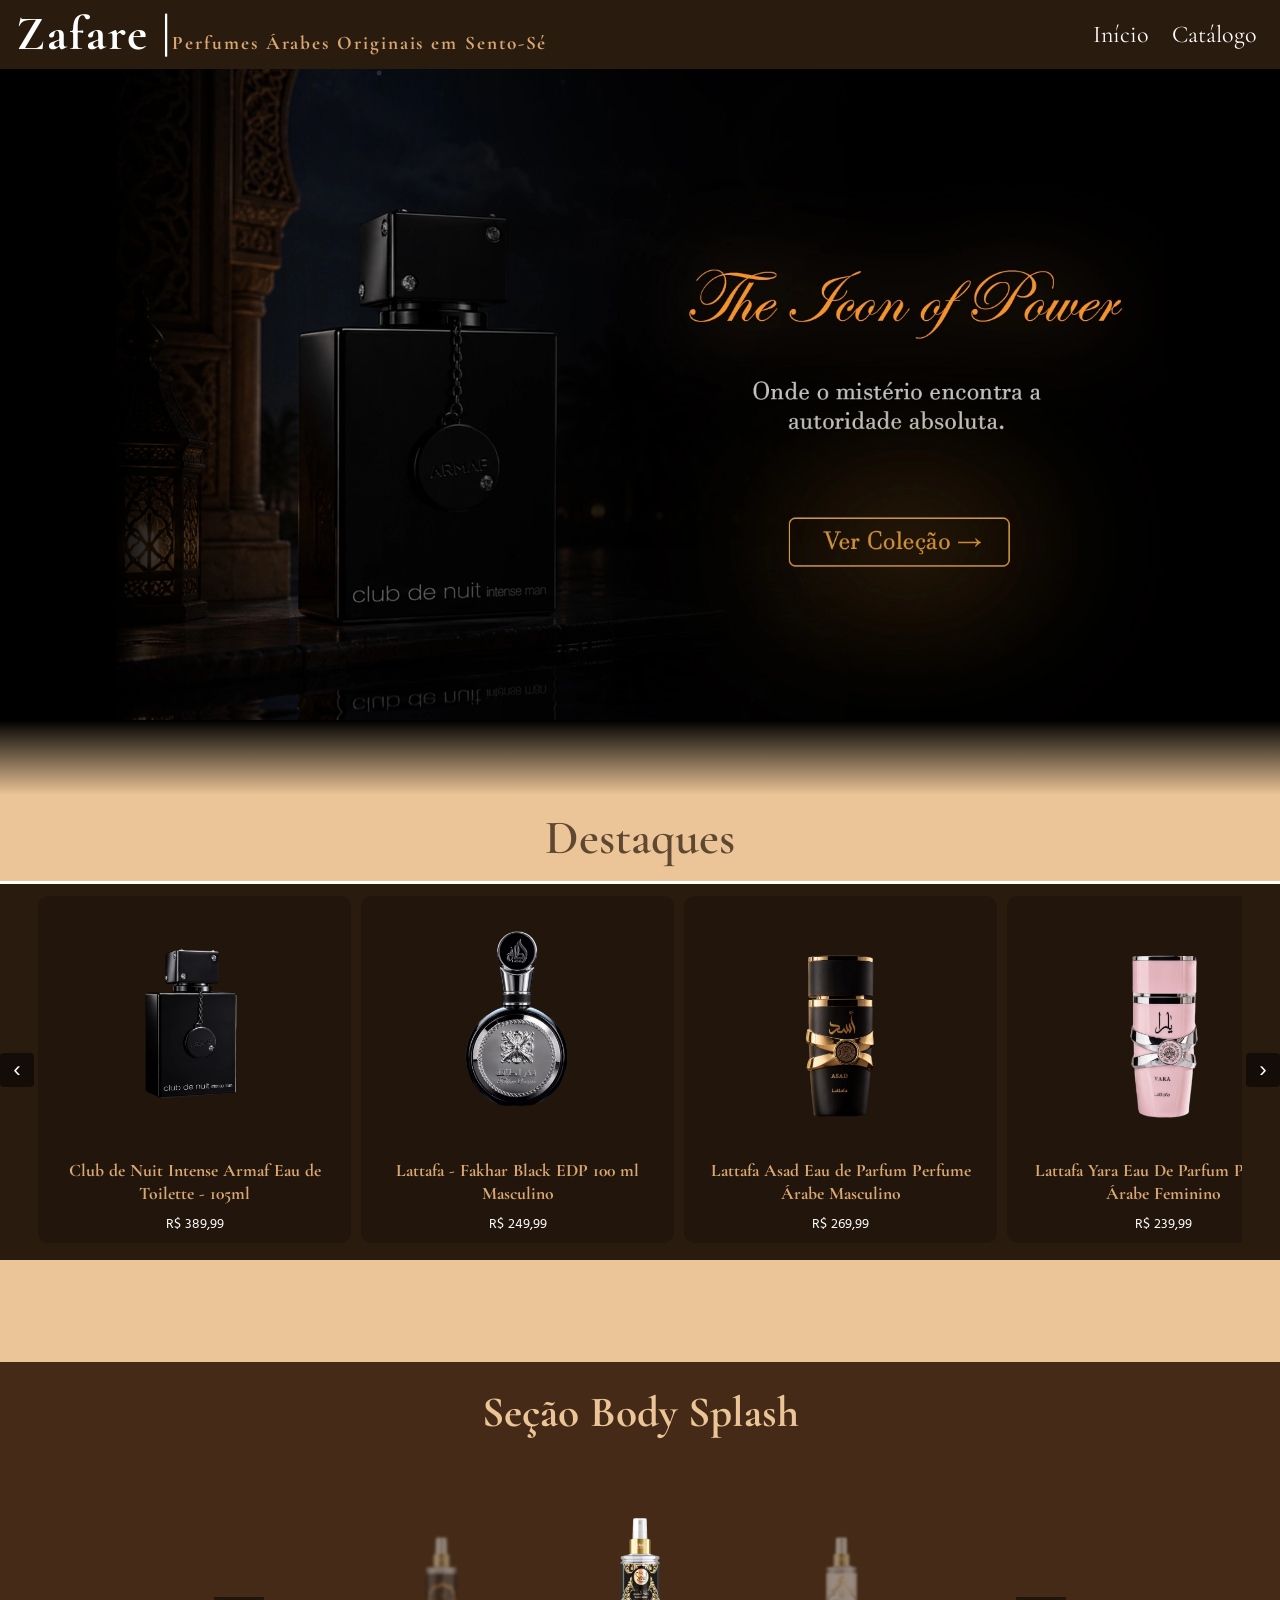
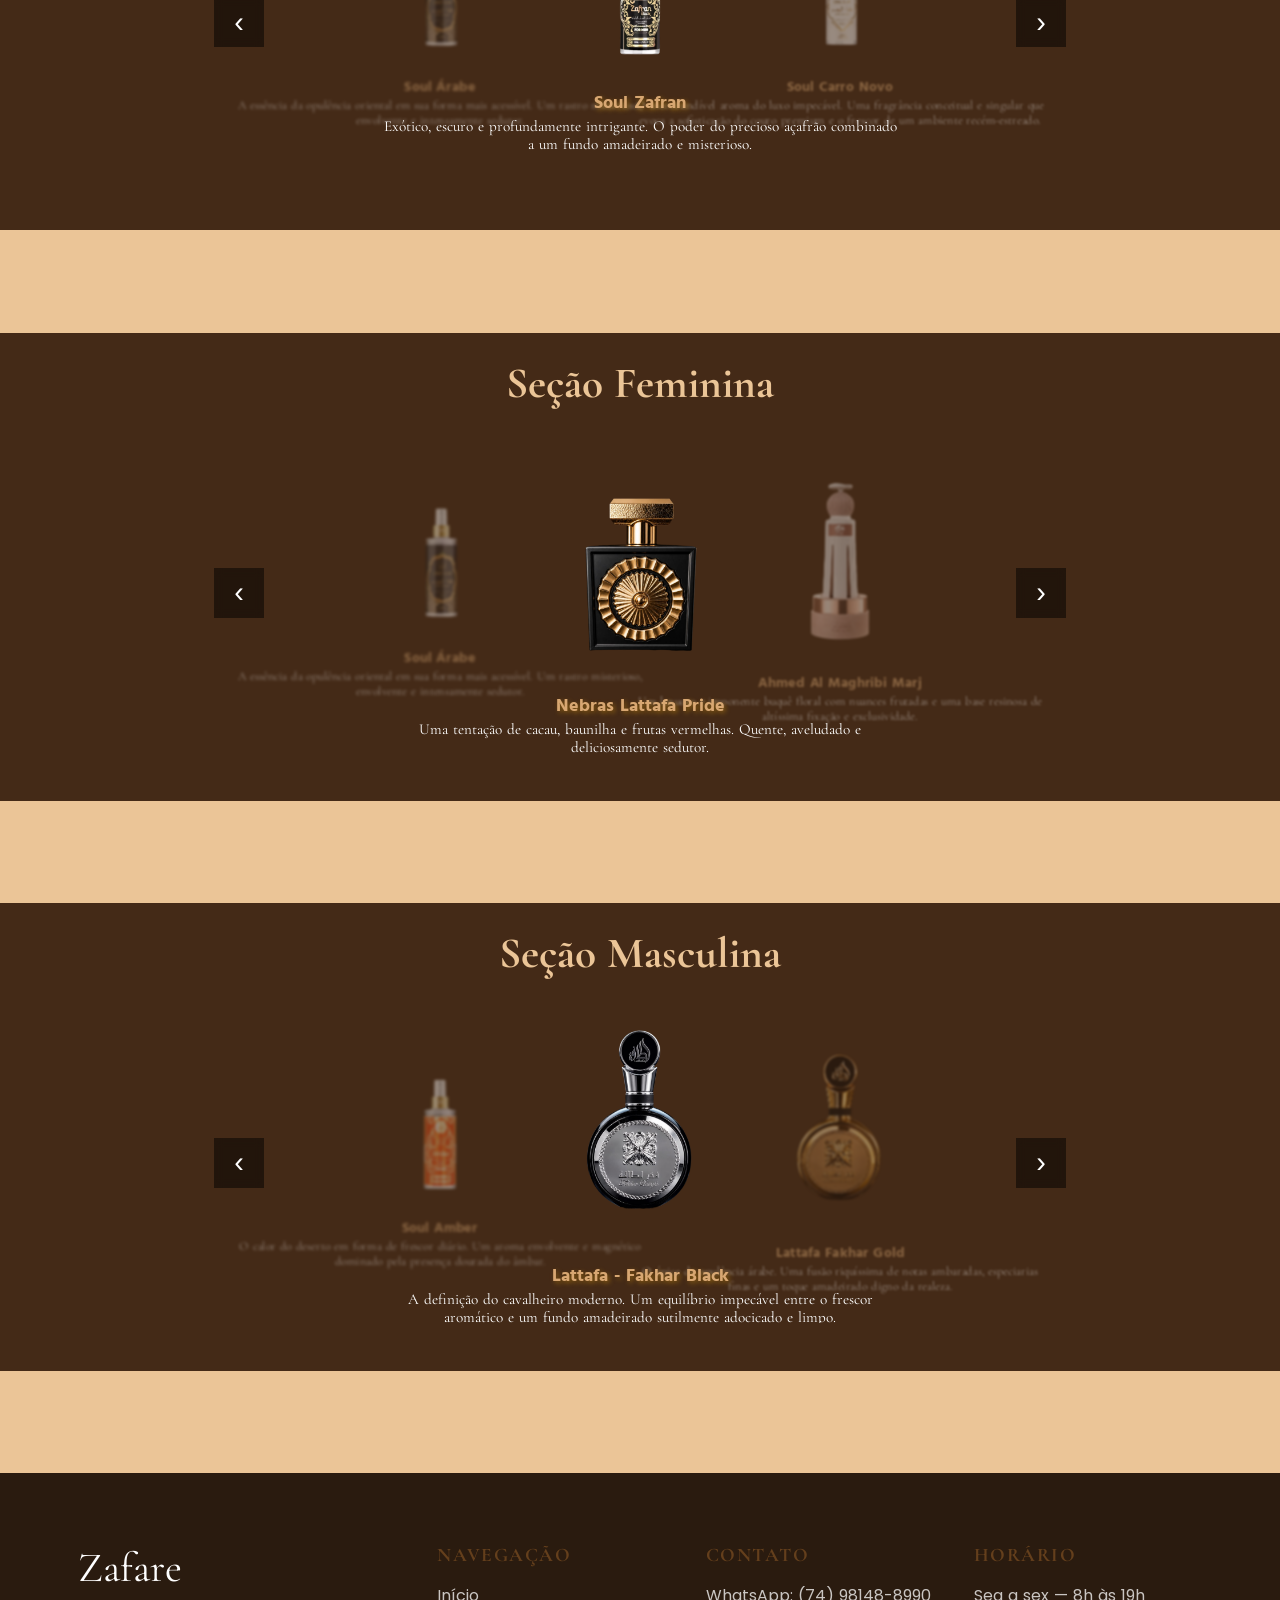
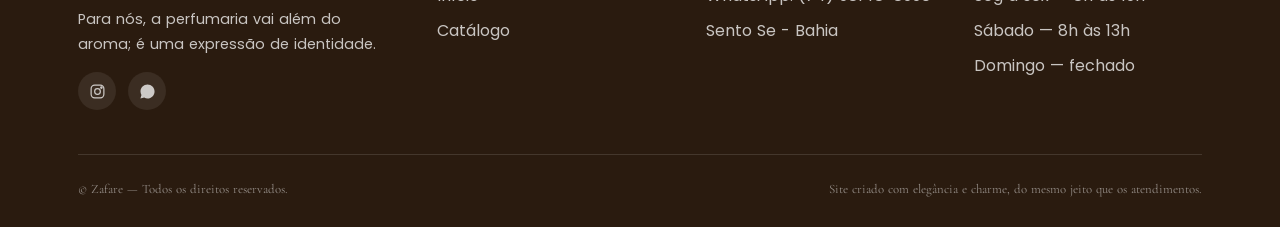
==== index.html @ 2452f8b2 "Add files via upload" ====
<!DOCTYPE html>
<html lang="pt-BR">
<head>
  <meta charset="UTF-8">
  <meta name="viewport" content="width=device-width, initial-scale=1.0">
  <meta name="google-site-verification" content="gIE8vZkzI0RMIxFPtKxEtCg5UIS_8xhiMiT3CnAtP9I" />
  <title>Zafare Perfumaria | Perfumes Árabes de Luxo</title>
  
  <link rel="preconnect" href="https://fonts.googleapis.com">
  <link rel="preconnect" href="https://fonts.gstatic.com" crossorigin>
  <link href="https://fonts.googleapis.com/css2?family=Cormorant+Garamond:ital,wght@0,300..700;1,300..700&display=swap" rel="stylesheet">
  <link href="https://fonts.googleapis.com/css2?family=Hind+Siliguri:wght@300;400;500;600;700&display=swap" rel="stylesheet">
  <link href="https://fonts.googleapis.com/css2?family=Poppins:ital,wght@0,100;0,200;0,300;0,400;0,500;0,600;0,700;0,800;0,900;1,100;1,200;1,300;1,400;1,500;1,600;1,700;1,800;1,900&display=swap" rel="stylesheet">

  <link rel="stylesheet" href="css/index.css">
  <link rel="stylesheet" href="css/global.css">
  <meta name="description" content="Descubra perfumes árabes de qualidade na Zafare. Fragrâncias masculinas e femininas da Lattafa, Armaf e mais.">
  <meta name="keywords" content="perfumes árabes, perfume lattafa, perfume armaf, perfumaria árabe, perfume masculino, perfume feminino, zafare">
  <meta name="author" content="Zafare Perfumaria">
  <meta name="robots" content="index, follow">
  <link rel="canonical" href="https://zafare-perfumaria.netlify.app/">

  <meta property="og:title" content="Zafare Perfumaria | Perfumes Árabes de Luxo">
  <meta property="og:description" content="Fragrâncias árabes de qualidade com entrega para todo o Brasil.">
  <meta property="og:image" content="https://zafare-perfumaria.netlify.app/assets/banner.jpg">
  <meta property="og:url" content="https://zafare-perfumaria.netlify.app/">
  <meta property="og:type" content="website">
  <meta property="og:locale" content="pt_BR">

  <meta name="twitter:card" content="summary_large_image">
  <meta name="twitter:title" content="zafare Perfumaria | Perfumes Árabes de Luxo">
  <meta name="twitter:description" content="Fragrâncias árabes exclusivas com entrega para todo o Brasil.">
  <meta name="twitter:image" content="https://zafare-perfumaria.netlify.app/assets/banner.jpg">

  <link rel="icon" type="image/png" sizes="32x32" href="assets/icon3.png">
  <link rel="icon" type="image/png" sizes="16x16" href="assets/icon3.png">

  <link rel="apple-touch-icon" sizes="180x180" href="assets/icon3.png">
</head>
<body>

<header>
  <h1>Zafare |<span>Perfumes Árabes Originais em Sento-Sé</span></h1>
  <div class="nav-overlay" id="navOverlay"></div>
  <button class="menu-toggle" id="menuToggle" aria-label="Abrir menu" aria-expanded="false">
    <span></span>
    <span></span>
    <span></span>
  </button>
 
  <nav id="mainNav">
    <a href="index.html">Início</a>
    <a href="catalogo.html">Catálogo</a>
  </nav>
</header>

<div class="hero-slider" id="inicio">
  <div class="slide2">
    <a href="catalogo.html">
    <img src="assets/sakuraperfume2.webp" alt="">
    </a>
  </div>
  <div class="slide2 active">
    <a href="catalogo.html">
    <img src="assets/luar-perfume2.webp" alt="">
    </a>
  </div>
</div>
<div class="transition0"></div>
    <section>
    <h2 class="h2">Destaques</h2>
    <div class="bg">
    <div class="cards-section">
  <button class="arrow left3">‹</button>

  <div class="carousel">
    <div class="track">
      <div class="card" onclick="window.location.href='produto.html?id=3'">
        <img src="assets/Club-de-Nuit-Intense-Man-Armaf-Perfume-Masculino.webp" alt="Perfume Árabe">
        <h3>Club de Nuit Intense Armaf Eau de Toilette - 105ml</h3>
        <p>R$ 389,99</p>
      </div>
      <div class="card" onclick="window.location.href='produto.html?id=1'">
        <img src="assets/Fakhar-Lattafa-Eau-De-Parfum-Masculino-100ml.webp" alt="Perfume Árabe">
        <h3>Lattafa - Fakhar Black EDP 100 ml Masculino</h3>
        <p>R$ 249,99</p>
      </div>
      <div class="card" onclick="window.location.href='produto.html?id=7'">
        <img src="assets/Lattafa-Asad-Edp-100ml-Perfume-masculino_.webp" alt="Perfume Árabe">
        <h3>Lattafa Asad Eau de Parfum Perfume Árabe Masculino</h3>
        <p>R$ 269,99</p>
      </div>
      <div class="card" onclick="window.location.href='produto.html?id=6'">
        <img src="assets/Lattafa-Yara-Eau-de-Parfum-100Ml-feminino_.webp" alt="Perfume Árabe">
        <h3>Lattafa Yara Eau De Parfum Perfume Árabe Feminino</h3>
        <p>R$ 239,99</p>
      </div>
      <div class="card" onclick="window.location.href='produto.html?id=2'">
        <img src="assets/Lattafa-Fakhar-Gold-Extrait-Eau-de-Parfum-masculino_.webp" alt="Perfume Árabe">
        <h3>Lattafa Fakhar Gold Extrait edp 100Ml</h3>
        <p>R$ 329,99</p>
      </div>
      <div class="card" onclick="window.location.href='produto.html?id=5'" alt="Perfume Árabe">
        <img src="assets/Marj-Ahmed-Al-Maghribi-feminino_.webp">
        <h3>Ahmed Al Maghribi Marj Eau de Parfum - 60 ml</h3>
        <p>R$ 560,00</p>
      </div>
      <div class="card" onclick="window.location.href='produto.html?id=4'">
        <img src="assets/Perfume-árabe-feminino-Nebras-EDP-Lattafa_1.webp" alt="Perfume Árabe">
        <h3>Nebras Lattafa Pride Eau de Parfum - 100ml</h3>
        <p>R$ 379,99</p>
      </div>

    </div>
  </div>

  <button class="arrow right3">›</button>
  </div>
  </div>
</section>

      <section class="mas-sec">
        <div class="sec03">
          <h2>Seção Body Splash</h2>
          
          <div class="slider reveal">

            <div class="button">
              <button class="prev">‹</button>
              <button class="next">›</button>
            </div>

            <div class="slides">

              <div class="slide active" onclick="window.location.href='produto.html?id=13'">
                <img src="assets/body-splash-árabe-soul-zafran.webp" class="elai" alt="Perfume Árabe">
                <h3>Soul Zafran</h3>
                <p>Exótico, escuro e profundamente intrigante. O poder do precioso açafrão combinado a um fundo amadeirado e misterioso.</p>
              </div>

              <div class="slide" onclick="window.location.href='produto.html?id=14'">
                <img src="assets/body-splash-árabe-soul-carro-novo.webp" class="elai" alt="Perfume Árabe">
                <h3>Soul Carro Novo</h3>
                <p>O inconfundível aroma do luxo impecável. Uma fragrância conceitual e singular que evoca a sofisticação do couro premium e o frescor de um ambiente recém-estreado.</p>
              </div>

              <div class="slide right" onclick="window.location.href='produto.html?id=12'">
                <img src="assets/body-splash-árabe-soul-tariq-royale.webp" class="elai left" alt="Perfume Árabe">
                <h3>Soul Tariq Royale</h3>
                <p>Um banho de sedução e sofisticação. A leveza de um splash enriquecida por um rastro amadeirado, quente e altamente cativante.</p>
              </div>

              <div class="slide" onclick="window.location.href='produto.html?id=18'">
                <img src="assets/body-splash-árabe-soul-luxo.webp" class="elai left" alt="Perfume Árabe">
                <h3>Soul Luxo</h3>
                <p>A personificação da elegância atemporal. Um perfume sofisticado e brilhante feito para destacar sua presença com muito glamour.</p>
              </div>

              <div class="slide" onclick="window.location.href='produto.html?id=9'">
                <img src="assets/body-splash-árabe-soul-arabian.webp" class="elai left" alt="Perfume Árabe">
                <h3>Soul Arabian</h3>
                <p>Uma viagem mística pelas tradições do Oriente. O encontro perfeito entre o mistério das especiarias quentes e o vigor de madeiras nobres.</p>
              </div>

               <div class="slide" onclick="window.location.href='produto.html?id=16'">
                <img src="assets/body-splash-árabe-soul-Melancia.webp" class="elai left" alt="Perfume Árabe">
                <h3>Soul Melancia</h3>
                <p>Uma explosão suculenta, divertida e ultra-refrescante. A energia vibrante da fruta combinada com um toque alegre feito para os dias quentes.</p>
              </div>

              <div class="slide" onclick="window.location.href='produto.html?id=11'">
                <img src="assets/body-splash-árabe-soul-sheik.webp" class="elai" alt="Perfume Árabe">
                <h3>Soul Sheik</h3>
                <p>Sinônimo de nobreza e distinção. Um aroma sofisticado e envolvente feito para quem carrega uma presença aristocrática natural.</p>
              </div>

               <div class="slide" onclick="window.location.href='produto.html?id=15'">
                <img src="assets/body-splash-árabe-soul-soconout.webp" class="elai" alt="Perfume Árabe">
                <h3>Soul Soconout</h3>
                <p>Um mergulho tropical incrivelmente cremoso. O equilíbrio perfeito entre a leveza da água de coco e o calor reconfortante de um dia ensolarado.</p>
              </div>

              <div class="slide" onclick="window.location.href='produto.html?id=10'">
                <img src="assets/body-splash-árabe-soul-dubai.webp" class="elai" alt="Perfume Árabe">
                <h3>Soul Dubai</h3>
                <p>O reflexo do luxo e da ostentação. Uma fragrância imponente e refinada que traduz o glamour e a energia das noites de Dubai.</p>
              </div>

              <div class="slide" onclick="window.location.href='produto.html?id=19'">
                <img src="assets/body-splash-árabe-soul-pureGold.webp" class="elai" alt="Perfume Árabe">
                <h3>Soul Pure Gold</h3>
                <p>O brilho do ouro transformado em fragrância. Um aroma denso, radiante e magnético que exala poder e exclusividade.</p>
              </div>

              <div class="slide" onclick="window.location.href='produto.html?id=8'">
                <img src="assets/body-splash-árabe-soul-ambar.webp" class="elai" alt="Perfume Árabe">
                <h3>Soul Amber</h3>
                <p>O calor do deserto em forma de frescor diário. Um aroma envolvente e magnético dominado pela presença dourada do âmbar.</p>
              </div>

              <div class="slide" onclick="window.location.href='produto.html?id=17'">
                <img src="assets/body-splash-árabe-soul-arabe.webp" class="elai" alt="Perfume Árabe">
                <h3>Soul Árabe</h3>
                <p>A essência da opulência oriental em sua forma mais acessível. Um rastro misterioso, envolvente e intensamente sedutor.</p>
              </div>
            </div>
          </div>
        </div>
      </section>

    <section class="fem-sec">
          <h2>Seção Feminina</h2>
      <div class="slider reveal">
        <div class="button">
          <button class="prev">‹</button>
          <button class="next">›</button>
        </div>
      <div class="slides">

          <div class="slide active" onclick="window.location.href='produto.html?id=4'">
            <img src="assets/Perfume-árabe-feminino-Nebras-EDP-Lattafa_1.webp" class="elai" alt="Perfume Árabe">
            <h3>Nebras Lattafa Pride</h3>
            <p>Uma tentação de cacau, baunilha e frutas vermelhas. Quente, aveludado e deliciosamente sedutor.</p>
          </div>

          <div class="slide right" onclick="window.location.href='produto.html?id=5'">
            <img src="assets/Marj-Ahmed-Al-Maghribi-feminino_.webp" class="elai left" alt="Perfume Árabe">
            <h3>Ahmed Al Maghribi Marj</h3>
            <p>Um luxuoso e imponente buquê floral com nuances frutadas e uma base resinosa de altíssima fixação e exclusividade.</p>
          </div>

          <div class="slide" onclick="window.location.href='produto.html?id=6'">
            <img src="assets/Lattafa-Yara-Eau-de-Parfum-100Ml-feminino_.webp" class="elai left" alt="Perfume Árabe">
            <h3>Lattafa Yara Eau</h3>
            <p>Uma carícia de cremosidade e doçura. Notas de frutas vermelhas embrulhadas em baunilha e almíscar que exalam pura delicadeza feminina.</p>
          </div>

              <div class="slide" onclick="window.location.href='produto.html?id=14'">
                <img src="assets/body-splash-árabe-soul-carro-novo.webp" class="elai" alt="Perfume Árabe">
                <h3>Soul Carro Novo</h3>
                <p>O inconfundível aroma do luxo impecável. Uma fragrância conceitual e singular que evoca a sofisticação do couro premium e o frescor de um ambiente recém-estreado.</p>
              </div>

              <div class="slide" onclick="window.location.href='produto.html?id=18'">
                <img src="assets/body-splash-árabe-soul-luxo.webp" class="elai left" alt="Perfume Árabe">
                <h3>Soul Luxo</h3>
                <p>A personificação da elegância atemporal. Um perfume sofisticado e brilhante feito para destacar sua presença com muito glamour.</p>
              </div>

              <div class="slide" onclick="window.location.href='produto.html?id=16'">
                <img src="assets/body-splash-árabe-soul-Melancia.webp" class="elai left" alt="Perfume Árabe">
                <h3>Soul Melancia</h3>
                <p>Uma explosão suculenta, divertida e ultra-refrescante. A energia vibrante da fruta combinada com um toque alegre feito para os dias quentes.</p>
              </div>

              <div class="slide" onclick="window.location.href='produto.html?id=15'">
                <img src="assets/body-splash-árabe-soul-soconout.webp" class="elai" alt="Perfume Árabe">
                <h3>Soul Soconout</h3>
                <p>Um mergulho tropical incrivelmente cremoso. O equilíbrio perfeito entre a leveza da água de coco e o calor reconfortante de um dia ensolarado.</p>
              </div>

              <div class="slide" onclick="window.location.href='produto.html?id=19'">
                <img src="assets/body-splash-árabe-soul-pureGold.webp" class="elai" alt="Perfume Árabe">
                <h3>Soul Pure Gold</h3>
                <p>O brilho do ouro transformado em fragrância. Um aroma denso, radiante e magnético que exala poder e exclusividade.</p>
              </div>

              <div class="slide" onclick="window.location.href='produto.html?id=17'">
                <img src="assets/body-splash-árabe-soul-arabe.webp" class="elai" alt="Perfume Árabe">
                <h3>Soul Árabe</h3>
                <p>A essência da opulência oriental em sua forma mais acessível. Um rastro misterioso, envolvente e intensamente sedutor.</p>
              </div>
        </div>
      </div>
    </section>

      <section class="mas-sec">
        <div class="sec03">
          <h2>Seção Masculina</h2>
          
          <div class="slider reveal">

            <div class="button">
              <button class="prev">‹</button>
              <button class="next">›</button>
            </div>

            <div class="slides">

              <div class="slide active" onclick="window.location.href='produto.html?id=1'">
                <img src="assets/Fakhar-Lattafa-Eau-De-Parfum-Masculino-100ml.webp" class="elai" alt="Perfume Árabe">
                <h3>Lattafa - Fakhar Black</h3>
                <p>A definição do cavalheiro moderno. Um equilíbrio impecável entre o frescor aromático e um fundo amadeirado sutilmente adocicado e limpo.</p>
              </div>

              <div class="slide right" onclick="window.location.href='produto.html?id=2'">
                <img src="assets/Lattafa-Fakhar-Gold-Extrait-Eau-de-Parfum-masculino_.webp" class="elai left" alt="Perfume Árabe">
                <h3>Lattafa Fakhar Gold</h3>
                <p>O ápice da opulência árabe. Uma fusão riquíssima de notas ambaradas, especiarias finas e um toque amadeirado digno da realeza.</p>
              </div>

              <div class="slide" onclick="window.location.href='produto.html?id=7'">
                <img src="assets/Lattafa-Asad-Edp-100ml-Perfume-masculino_.webp" class="elai left" alt="Perfume Árabe">
                <h3>Lattafa Asad Eau</h3>
                <p>Uma explosão de especiarias quentes e baunilha escura. Intenso, viril e profundamente sedutor para os dias e noites mais frias.</p>
              </div>

              <div class="slide" onclick="window.location.href='produto.html?id=3'">
                <img src="assets/Club-de-Nuit-Intense-Man-Armaf-Perfume-Masculino.webp" class="elai" alt="Perfume Árabe">
                <h3>Club de Nuit Intense</h3>
                <p>O perfume da presença absoluta. Uma abertura cítrica e provocante que evolui para uma base amadeirada escura, feita para o homem que lidera e não aceita passar despercebido.</p>
              </div>

              <div class="slide active" onclick="window.location.href='produto.html?id=13'">
                <img src="assets/body-splash-árabe-soul-zafran.webp" class="elai" alt="Perfume Árabe">
                <h3>Soul Zafran</h3>
                <p>Exótico, escuro e profundamente intrigante. O poder do precioso açafrão combinado a um fundo amadeirado e misterioso.</p>
              </div>

              <div class="slide right" onclick="window.location.href='produto.html?id=12'">
                <img src="assets/body-splash-árabe-soul-tariq-royale.webp" class="elai left" alt="Perfume Árabe">
                <h3>Soul Tariq Royale</h3>
                <p>Um banho de sedução e sofisticação. A leveza de um splash enriquecida por um rastro amadeirado, quente e altamente cativante.</p>
              </div>

              <div class="slide" onclick="window.location.href='produto.html?id=9'">
                <img src="assets/body-splash-árabe-soul-arabian.webp" class="elai left" alt="Perfume Árabe">
                <h3>Soul Arabian</h3>
                <p>Uma viagem mística pelas tradições do Oriente. O encontro perfeito entre o mistério das especiarias quentes e o vigor de madeiras nobres.</p>
              </div>

              <div class="slide" onclick="window.location.href='produto.html?id=11'">
                <img src="assets/body-splash-árabe-soul-sheik.webp" class="elai" alt="Perfume Árabe">
                <h3>Soul Sheik</h3>
                <p>Sinônimo de nobreza e distinção. Um aroma sofisticado e envolvente feito para quem carrega uma presença aristocrática natural.</p>
              </div>

              <div class="slide" onclick="window.location.href='produto.html?id=10'">
                <img src="assets/body-splash-árabe-soul-dubai.webp" class="elai" alt="Perfume Árabe">
                <h3>Soul Dubai</h3>
                <p>O reflexo do luxo e da ostentação. Uma fragrância imponente e refinada que traduz o glamour e a energia das noites de Dubai.</p>
              </div>

              <div class="slide" onclick="window.location.href='produto.html?id=8'">
                <img src="assets/body-splash-árabe-soul-ambar.webp" class="elai" alt="Perfume Árabe">
                <h3>Soul Amber</h3>
                <p>O calor do deserto em forma de frescor diário. Um aroma envolvente e magnético dominado pela presença dourada do âmbar.</p>
              </div>
            </div>
          </div>
        </div>
      </section>

<!-- ============ FOOTER ============ -->
<footer>
  <div class="container">
    <div class="footer-grid">
      <div>
        <div class="footer-brand">Zafare</div>
        <p class="footer-p">Para nós, a perfumaria vai além do aroma; é uma expressão de identidade.</p>
        <div class="footer-social">
          <a href="https://www.instagram.com/zafare.perfumaria?utm_source=ig_web_button_share_sheet&igsh=ZDNlZDc0MzIxNw==" aria-label="Instagram"><svg viewBox="0 0 24 24" fill="none" stroke="currentColor" stroke-width="1.7"><rect x="3" y="3" width="18" height="18" rx="5"/><circle cx="12" cy="12" r="4"/><circle cx="17.5" cy="6.5" r="1"/></svg></a>
          <a href="https://wa.me/5574981488990" target="_blank" class="wa-link" aria-label="WhatsApp"><svg viewBox="0 0 24 24" fill="currentColor"><path d="M12.04 2C6.58 2 2.13 6.45 2.13 11.91c0 1.75.46 3.46 1.32 4.96L2 22l5.29-1.39a9.9 9.9 0 0 0 4.75 1.21h.01c5.46 0 9.9-4.45 9.9-9.91C21.96 6.45 17.5 2 12.04 2z"/></svg></a>
        </div>
      </div>
      <div class="footer-col">
        <h5>Navegação</h5>
        <ul>
          <li><a href="#inicio">Início</a></li>
          <li><a href="catalogo.html">Catálogo</a></li>
        </ul>
      </div>
      <div class="footer-col">
        <h5>Contato</h5>
        <ul>
          <li id="footerWa">WhatsApp: (74) 98148-8990</li>
          <li>Sento Se - Bahia</li>
        </ul>
      </div>
      <div class="footer-col">
        <h5>Horário</h5>
        <ul>
          <li>Seg a sex — 8h às 19h</li>
          <li>Sábado — 8h às 13h</li>
          <li>Domingo — fechado</li>
        </ul>
      </div>
    </div>
    <div class="footer-bottom">
      <span>©<span id="year"></span> Zafare — Todos os direitos reservados.</span>
      <span>Site criado com elegância e charme, do mesmo jeito que os atendimentos.</span>
    </div>
  </div>
</footer> 

   <script src="js/index.js" defer></script>
   <script src="js/slide.js" defer></script>
</body>
</html>
---- css/index.css ----
:root {
  --bg: #ebc597;
  --text-p: #fff;
  --text-h: #5e4831;
  --text-h3: #d8a772;
  --bg-sec-color: #2a1b0f;
  --bg-four-color: #a77247;
  --bg-terc-color: #1b1b1b;
  --bg-fem-color: #442a17;
  --bg-mas-color: #643f1c;

  --glow: #fcb3085e;
  --charm: #f5980c;

  --font-family-h: "Cormorant Garamond", serif;
  --font-family-p: "Hind Siliguri", sans-serif;
}

body {
  font-family: var(--font-family-p);
  word-spacing: 1px;
}
h1,
h2,
h3,
h4 {
  font-family: var(--font-family-h);
}

h1 span {
  font-size: clamp(0.3rem, 1.5vw, 1.5rem);
  color: var(--text-h3);
}

.transition0 {
  height: 75px;
  background: linear-gradient(to top, var(--bg), #000);
}

/* - HERO SLIDER - */
.hero-slider {
  position: relative;
  width: 100%;

  margin-top: 54px;
  height: clamp(200px, 52vw, 780px);
  overflow: hidden;
  background: #000;
}

.hero-slider .slide2 {
  position: absolute;
  inset: 0;
  opacity: 0;
  transition: opacity 1s ease;
}

.hero-slider .slide2.active {
  opacity: 1;
  z-index: 1;
}

.hero-slider img {
  width: 100%;
  height: 100%;

  object-position: center;
  object-fit: contain;
  object-position: center;
  transform: none;
  transition: none;
  display: block;
}

.hero-slider .slide2.active img {
  transform: scale(1.05);
}

/*  DESTAQUES  */
.h2 {
  font-size: clamp(1.1rem, 4vw, 2rem);
  color: var(--text-h);
  font-weight: 600;
  padding: 1em 0.75em;
  border-bottom: 3px solid white;
  text-align: center;
}

.bg {
  background-color: var(--bg-sec-color);
  padding: 0.75em 0 1em;
}

/* wrapper que contém setas + carrossel */
.cards-section {
  position: relative;
  width: 100%;
  display: flex;
  align-items: center;

  padding: 0 38px;
}

.carousel {
  overflow: hidden;
  width: 100%;
}

.track {
  display: flex;
  gap: 10px;
  transition: transform 0.45s ease;
  /* impede que o track "vaze" */
  will-change: transform;
}

/* - Card individual - */
.card {
  /* largura fixa: mostra ~2.4 cards em 360px, escala suave */
  width: clamp(130px, 40vw, 313px);
  min-width: 0;
  flex-shrink: 0;
  border-radius: 10px;
  overflow: hidden;
  cursor: pointer;
  background: rgba(0, 0, 0, 0.2);
  text-align: center;
  transition: 0.5s;
}
.card:hover {
  background-color: var(--glow);
}

.card img {
  width: 100%;
  height: clamp(140px, 38vw, 260px);
  object-fit: contain;
  object-position: center;
  display: block;
  background: transparent;
  padding: 0.4em;
}

.card h3 {
  font-size: clamp(0.7rem, 2.2vw, 1.1rem);
  color: var(--text-h3);
  padding: 0.25em 0.4em;

  white-space: normal;
  overflow: hidden;
  display: -webkit-box;
  -webkit-box-orient: vertical;
  line-height: 1.3;
  word-break: break-word;
}

.card p {
  font-size: clamp(0.68rem, 2.2vw, 0.88rem);
  color: var(--text-p);
  padding: 0.1em 0.4em 0.6em;
  white-space: nowrap;
  overflow: hidden;
  text-overflow: ellipsis;
  font-family: "Hind Siliguri", serif;
}

/* ── Setas do carrossel ── */
.arrow {
  position: absolute;
  z-index: 10;
  width: 34px;
  height: 34px;
  border: none;
  cursor: pointer;
  font-size: 1.4rem;
  background: rgba(0, 0, 0, 0.55);
  color: #fff;
  border-radius: 4px;
  display: flex;
  align-items: center;
  justify-content: center;
  padding: 0;
  flex-shrink: 0;
  top: 50%;
  transform: translateY(-50%);
}

.left3 {
  left: 0;
}
.right3 {
  right: 0;
}

/* =============================================
   SLIDER FEMININO / MASCULINO
   ============================================= */
.slider {
  position: relative;
  width: 100%;
  max-width: 860px;
  height: clamp(210px, 54vw, 320px);
  margin: 1.5em auto;
  display: flex;
  align-items: center;
  justify-content: center;
  overflow: hidden;
}

.button {
  position: absolute;
  width: 100%;
  top: 50%;
  left: 0;
  transform: translateY(-50%);
  display: flex;
  justify-content: space-between;
  pointer-events: none;
  z-index: 10;
  padding: 0 4px;
}

.button button {
  pointer-events: all;
  width: clamp(34px, 9vw, 50px);
  height: clamp(34px, 9vw, 50px);
  border: none;
  background: rgba(0, 0, 0, 0.5);
  color: #fff;
  font-size: clamp(1.1rem, 3.5vw, 1.8rem);
  cursor: pointer;
  transition:
    background 0.25s,
    transform 0.2s;
  backdrop-filter: blur(4px);
  display: flex;
  align-items: center;
  justify-content: center;
}

.button button:hover {
  transform: scale(1.1);
  background: rgba(0, 0, 0, 0.8);
}

/* slides */
.slide {
  position: absolute;
  width: 60%;
  top: 50%;
  left: 50%;
  transform: translate(-50%, -50%);
  transition: all 0.4s ease;
  z-index: 0;
  opacity: 0;
  text-align: center;
}

.slide img {
  width: clamp(150px, 18vw, 190px);
  height: auto;
  display: block;
  margin: 0 auto;
  cursor: pointer;
  object-fit: contain;
}

.slide h3 {
  font-size: clamp(0.8rem, 2.8vw, 1.1rem);
  color: var(--text-h3);
  margin-top: 0.4em;
  font-family: "Hind Siliguri", serif;
}

.slide p {
  font-size: clamp(0.7rem, 2.4vw, 0.95rem);
  color: var(--text-p);
}

.slide.active {
  transform: translate(-50%, -50%) scale(1);
  opacity: 1;
  z-index: 3;
  cursor: pointer;
}

.slide.active h3 {
  text-shadow: 2px 2px 5px var(--glow);
}
.slide.active:hover {
  color: var(--text-p);
}

.slide.left {
  transform: translate(calc(-50% - clamp(70px, 20vw, 200px)), -50%) scale(0.8);
  opacity: 0.45;
  z-index: 2;
  filter: blur(2px);
}

.slide.right {
  transform: translate(calc(-50% + clamp(70px, 20vw, 200px)), -50%) scale(0.8);
  opacity: 0.45;
  z-index: 2;
  filter: blur(1px);
}

.site-header .container {
  display: flex;
  align-items: center;
  justify-content: space-between;
}

@media (max-width: 480px) {
  .cards-section {
    padding: 0 32px;
  }
  .slider {
    height: auto;
    min-height: 280px;
  }

  .slide.left,
  .slide.right {
    display: none;
  }
}

@media (max-width: 300px) {
  .slide.left,
  .slide.right {
    display: none;
  }

  .hero-slider {
    height: 190px;
  }

  .card {
    width: 120px;
  }

  .slider {
    height: 200px;
  }
}
---- css/global.css ----
:root {
  --bg: #ebc597;
  --text-p: #fff;
  --text-h: #5e4831;
  --text-h2: #0c243b;
  --text-h3: #d8a772;
  --bg-sec-color: #2a1b0f;
  --bg-four-color: #a77247;
  --bg-terc-color: #1b1b1b;
  --bg-fem-color: #442a17;
  --bg-mas-color: #643f1c;
  --font-family-p: "Cormorant Garamond", serif;
  --font-family-f: "Poppins", serif;
  --font-family-H: "Hind Siliguri", sans-serif;
}

* {
  margin: 0;
  padding: 0;
  box-sizing: border-box;
}

body {
  font-family: var(--font-family-p);
  word-spacing: 1px;
}
h1,
h2,
h3,
h4 {
  font-family: var(--font-family-h);
}

html {
  font-size: 16px;
  scroll-behavior: smooth;
}

a {
  color: inherit;
  text-decoration: none;
}
ul {
  list-style: none;
}
.container {
  max-width: 1180px;
  margin: 0 auto;
  padding: 0 28px;
}
section {
  position: relative;
}

.produto img {
  display: block;
  margin: 0 auto;
}

body {
  font-family: "Cormorant Garamond", serif;
  background: var(--bg);
  min-width: 360px;
  overflow-x: hidden;
}

/* === HEADER === */
header {
  display: flex;
  align-items: center;
  justify-content: space-between;
  flex-wrap: wrap;
  gap: 0.5em;
  padding: 0.75em 1em;
  background: var(--bg-sec-color);
  position: fixed;
  top: 0;
  left: 0;
  width: 100%;
  z-index: 11;
  color: #fff;
}
:root {
  --bg: #ebc597;
  --text-p: #fff;
  --text-h: #5e4831;
  --text-h3: #d8a772;
  --bg-sec-color: #2a1b0f;
  --bg-four-color: #a77247;
  --bg-terc-color: #1b1b1b;
  --bg-fem-color: #442a17;
  --bg-mas-color: #643f1c;
}

* {
  margin: 0;
  padding: 0;
  box-sizing: border-box;
}

html {
  font-size: 16px;
}

body {
  font-family: "Cormorant Garamond", serif;
  background: var(--bg);
  overflow-x: hidden;
}

/* =============================================
   HEADER
   ============================================= */
header {
  display: flex;
  align-items: center;
  justify-content: space-between;
  padding: 0.65em 1em;
  background: var(--bg-sec-color);
  position: fixed;
  top: 0;
  left: 0;
  width: 100%;
  z-index: 100;
  color: #fff;
}

header h1 {
  font-size: clamp(1.4rem, 5vw, 2.4rem);
  line-height: 1;
  letter-spacing: 0.04em;
}

/* ── Botão hambúrguer ── */
.menu-toggle {
  display: none; /* desktop: oculto */
  flex-direction: column;
  justify-content: center;
  gap: 5px;
  width: 38px;
  height: 38px;
  cursor: pointer;
  background: none;
  border: none;
  padding: 5px;
  z-index: 102;
  flex-shrink: 0;
}

.menu-toggle span {
  display: block;
  width: 100%;
  height: 2px;
  background: #fff;
  border-radius: 2px;
  transition:
    transform 0.3s ease,
    opacity 0.2s ease;
}

/* animação → X */
.menu-toggle.open span:nth-child(1) {
  transform: translateY(7px) rotate(45deg);
}
.menu-toggle.open span:nth-child(2) {
  opacity: 0;
  transform: scaleX(0);
}
.menu-toggle.open span:nth-child(3) {
  transform: translateY(-7px) rotate(-45deg);
}

/* ── Nav desktop ── */
nav {
  display: flex;
  align-items: center;
  gap: 0.3em 0.8em;
}

nav a {
  color: #fff;
  text-decoration: none;
  font-size: clamp(0.85rem, 2.5vw, 1.3rem);
  padding: 0.25em 0.4em;
  transition: color 0.2s;
}

nav a:hover {
  color: var(--bg);
}

/* ── Overlay ── */
.nav-overlay {
  display: none;
  position: fixed;
  inset: 0;
  background: rgba(0, 0, 0, 0.45);
  z-index: 98;
}
.nav-overlay.open {
  display: block;
}

/* =============================================
   MENU MOBILE
   ============================================= */
@media (max-width: 600px) {
  .menu-toggle {
    display: flex;
  }

  nav {
    position: fixed;
    top: 0;
    right: -100%;
    width: min(75vw, 260px);
    height: 100dvh;
    background: var(--bg-sec-color);
    flex-direction: column;
    align-items: flex-start;
    justify-content: center;
    padding: 5em 1.5em 2em;
    gap: 0;
    transition: right 0.32s ease;
    box-shadow: -4px 0 24px rgba(0, 0, 0, 0.55);
    z-index: 99;
  }

  nav.open {
    right: 0;
  }

  nav a {
    font-size: 1.25rem;
    width: 100%;
    padding: 0.75em 0;
    border-bottom: 1px solid rgba(255, 255, 255, 0.1);
  }
}

/* =============================================
   UTILITÁRIOS
   ============================================= */
section {
  margin-bottom: 6%;
}

.h2 {
  font-size: clamp(1.1rem, 4vw, 2rem);
  color: var(--text-h);
  font-weight: 600;
  padding: 0.35em 0.75em;
  border-bottom: 3px solid white;
}

.grid {
  display: flex;
  flex-wrap: wrap;
  justify-content: center;
  gap: 1em;
  background-color: var(--bg-four-color);
  padding: 1em;
}

.grid02 {
  display: flex;
  flex-wrap: wrap;
  gap: 1em;
  justify-content: center;
  padding: 1em;
}

.produto {
  border: 1px solid #ccc;
  padding: 10px;
  width: clamp(130px, 44vw, 200px);
}

.produto img {
  width: 100%;
  height: auto;
  display: block;
}

footer {
  background: var(--bg-sec-color);
  color: rgba(255, 255, 255, 0.75);
  padding: 70px 0 30px;
}
.footer-grid {
  display: grid;
  grid-template-columns: 1.4fr 1fr 1fr 1fr;
  gap: 40px;
  padding-bottom: 44px;
  border-bottom: 1px solid rgba(255, 255, 255, 0.12);
  margin-bottom: 26px;
}
.footer-brand {
  color: var(--bg);
  font-size: 1.3rem;
  margin-bottom: 14px;
  display: flex;
  align-items: center;
  gap: 10px;
}
.footer-brand svg {
  width: 24px;
  height: 24px;
  color: var(--bg-four-color);
}
.footer-grid p {
  font-size: 0.9rem;
  line-height: 1.7;
}
.footer-p {
  font-family: var(--font-family-f) !important;
}
.footer-col h5 {
  color: var(--bg);
  font-size: 0.85rem;

  text-transform: uppercase;
  letter-spacing: 0.08em;
  margin-bottom: 16px;
}
.footer-col li {
  margin-bottom: 10px;
  font-size: 0.9rem;
  font-family: var(--font-family-f);
}
.footer-col a:hover {
  color: var(--charm);
}
.footer-social {
  display: flex;
  gap: 12px;
  margin-top: 16px;
}
.footer-social a {
  width: 38px;
  height: 38px;
  border-radius: 50%;
  background: rgba(255, 255, 255, 0.08);
  display: flex;
  align-items: center;
  justify-content: center;
}
.footer-social svg {
  width: 17px;
  height: 17px;
}
.footer-social a:hover {
  background: var(--charm);
}
.footer-bottom {
  display: flex;
  justify-content: space-between;
  flex-wrap: wrap;
  gap: 10px;
  font-size: 0.8rem;
  color: rgba(255, 255, 255, 0.5);
}
@media (max-width: 860px) {
  .footer-grid {
    grid-template-columns: 1fr 1fr;
  }
}

@media (max-width: 520px) {
  .footer-grid {
    grid-template-columns: 1fr;
  }
}

header h1 {
  font-size: clamp(1.4rem, 5vw, 3rem);
  line-height: 1;
}

nav {
  display: flex;
  flex-wrap: wrap;
  gap: 0.25em 0.5em;
  align-items: center;
}

nav a {
  color: white;
  text-decoration: none;
  font-size: clamp(0.85rem, 3.5vw, 1.5rem);
  padding: 0.2em 0.3em;
}

/* === UTILITÁRIOS === */
.h2 {
  border-bottom: 3px solid white;
  font-size: clamp(1.4rem, 5vw, 3rem);
  color: var(--text-h);
  font-weight: 600;
  padding: 0.3em 0.5em;
}

section {
  margin-bottom: 8%;
}

/* === GRID DE PRODUTOS === */
.grid {
  display: flex;
  flex-direction: row;
  flex-wrap: wrap;
  justify-content: center;
  gap: 1em;
  background-color: var(--bg-four-color);
  padding: 1em;
}

.grid02 {
  display: flex;
  flex-direction: row;
  flex-wrap: wrap;
  gap: 1em;
  justify-content: center;
  padding: 1em;
}

.produto {
  border: 1px solid #ccc;
  padding: 10px;
  width: clamp(140px, 45vw, 200px);
}

.produto img {
  width: 70%;
}

/* === SEÇÕES FEMININA / MASCULINA === */
.fem-sec,
.mas-sec {
  background-color: var(--bg-fem-color);
  text-align: center;
  color: var(--text-p);
  padding: 1.5em 0.5em;
}

.mas-sec h2,
.fem-sec h2 {
  font-size: clamp(1.4rem, 5vw, 2.7rem);
  font-weight: bold;
  color: var(--bg);
  margin-bottom: 0.5em;
}

/* === FOOTER === */
footer {
  background: var(--bg-sec-color);
  color: rgba(255, 255, 255, 0.75);
  padding: 70px 0 30px;
}
.footer-grid {
  display: grid;
  grid-template-columns: 1.4fr 1fr 1fr 1fr;
  gap: 40px;
  padding-bottom: 44px;
  border-bottom: 1px solid rgba(255, 255, 255, 0.12);
  margin-bottom: 26px;
}
.footer-brand {
  font-family: var(--serif);
  color: var(--text-p);
  font-size: 2.6rem;
  margin-bottom: 14px;
  display: flex;
  align-items: center;
  gap: 10px;
}
.footer-brand svg {
  width: 24px;
  height: 24px;
  color: var(--bg-four-color);
}
.footer-grid p {
  font-size: 0.9rem;
  line-height: 1.7;
  font-family: var(--font-family-p);
}
.footer-col h5 {
  color: var(--bg-mas-color);
  font-size: 1.2rem;
  text-transform: uppercase;
  letter-spacing: 0.08em;
  margin-bottom: 16px;
}
.footer-col li {
  margin-bottom: 10px;
  font-size: 1rem;
}
.footer-col a:hover {
  color: var(--charm);
}
.footer-social {
  display: flex;
  gap: 12px;
  margin-top: 16px;
}
.footer-social a {
  width: 38px;
  height: 38px;
  border-radius: 50%;
  background: rgba(255, 255, 255, 0.08);
  display: flex;
  align-items: center;
  justify-content: center;
}
.footer-social svg {
  width: 17px;
  height: 17px;
}
.footer-social a:hover {
  background: var(--charm);
}
.footer-bottom {
  display: flex;
  justify-content: space-between;
  flex-wrap: wrap;
  gap: 10px;
  font-size: 0.8rem;
  color: rgba(255, 255, 255, 0.5);
}
@media (max-width: 860px) {
  .footer-grid {
    grid-template-columns: 1fr 1fr;
  }
}

@media (max-width: 520px) {
  .footer-grid {
    grid-template-columns: 1fr;
  }
}

@media (max-width: 600px) {
  nav {
    justify-content: flex-start;
    padding: 5em 1.5em 2em; /* troque por: */
    padding: 1.5em;
  }
}

/* === MEDIA QUERY 360px === */
@media (max-width: 480px) {
  header {
    padding: 0.6em 0.75em;
  }

  nav a {
    font-size: 0.85rem;
    margin-top: 1em;
  }

  .grid02 {
    flex-direction: column;
    align-items: center;
  }
}
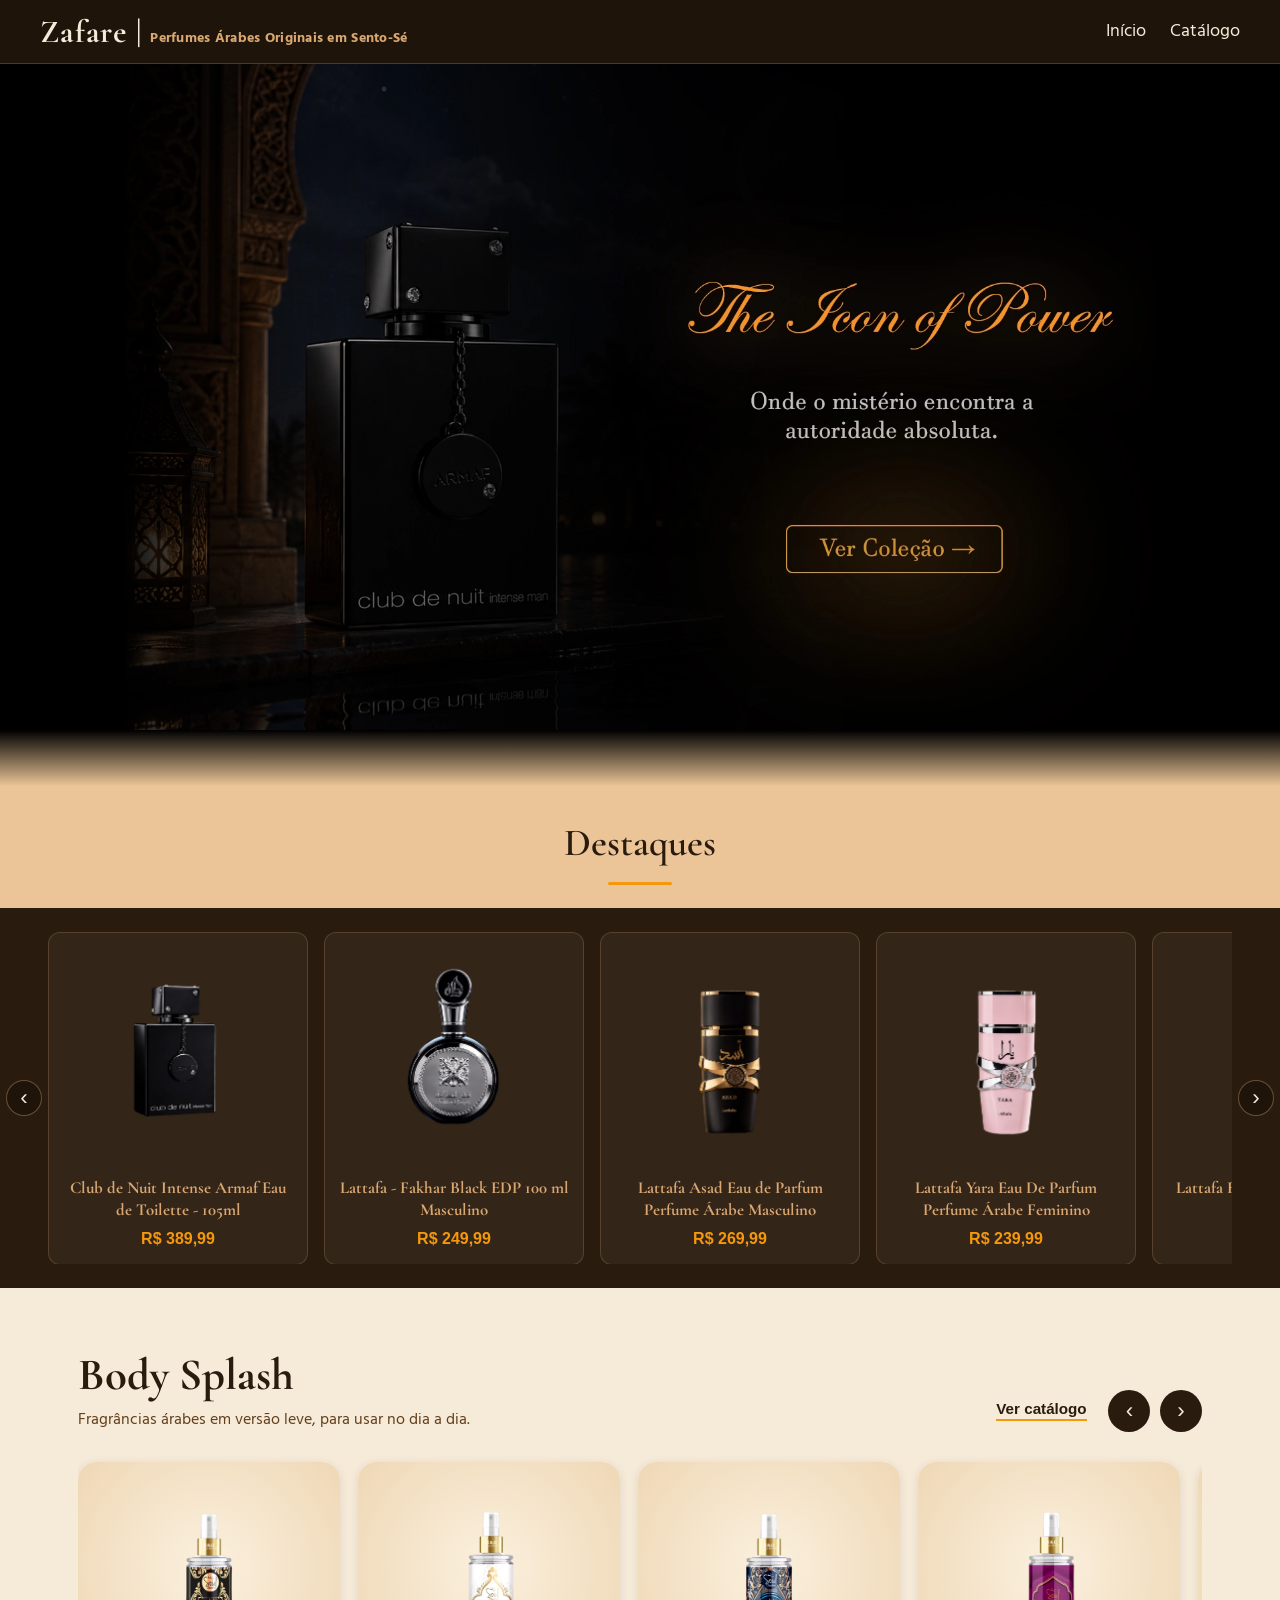
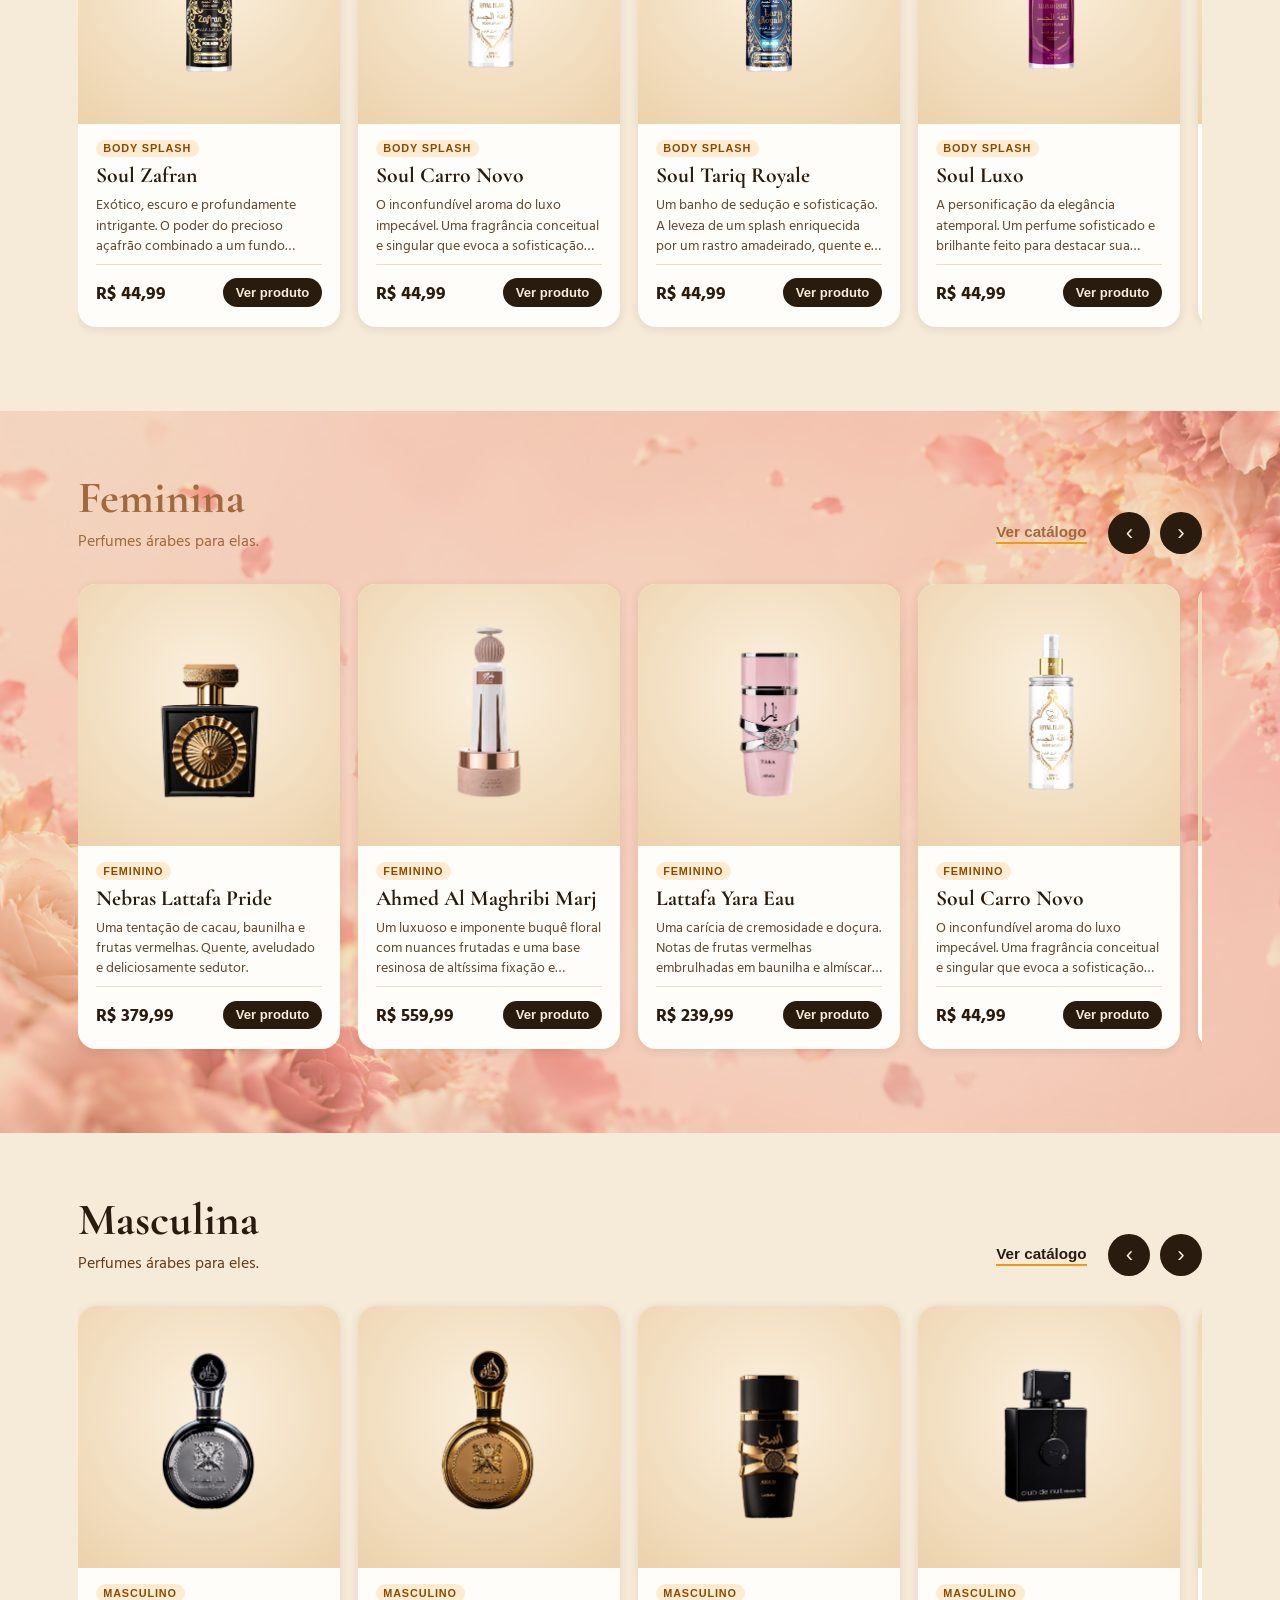
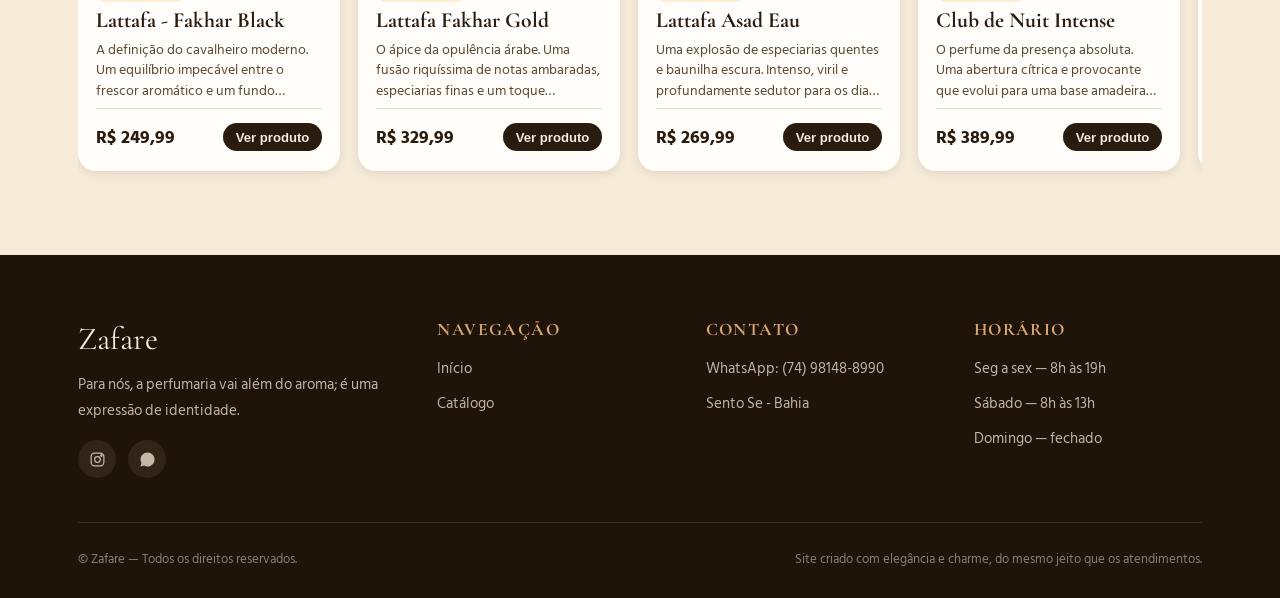
==== commit 48ed9032: "Add files via upload" ====
--- a/index.html
+++ b/index.html
@@ -119,237 +119,521 @@
   </div>
 </section>
 
-      <section class="mas-sec">
-        <div class="sec03">
-          <h2>Seção Body Splash</h2>
-          
-          <div class="slider reveal">
-
-            <div class="button">
-              <button class="prev">‹</button>
-              <button class="next">›</button>
-            </div>
-
-            <div class="slides">
-
-              <div class="slide active" onclick="window.location.href='produto.html?id=13'">
-                <img src="assets/body-splash-árabe-soul-zafran.webp" class="elai" alt="Perfume Árabe">
-                <h3>Soul Zafran</h3>
-                <p>Exótico, escuro e profundamente intrigante. O poder do precioso açafrão combinado a um fundo amadeirado e misterioso.</p>
-              </div>
-
-              <div class="slide" onclick="window.location.href='produto.html?id=14'">
-                <img src="assets/body-splash-árabe-soul-carro-novo.webp" class="elai" alt="Perfume Árabe">
-                <h3>Soul Carro Novo</h3>
-                <p>O inconfundível aroma do luxo impecável. Uma fragrância conceitual e singular que evoca a sofisticação do couro premium e o frescor de um ambiente recém-estreado.</p>
-              </div>
-
-              <div class="slide right" onclick="window.location.href='produto.html?id=12'">
-                <img src="assets/body-splash-árabe-soul-tariq-royale.webp" class="elai left" alt="Perfume Árabe">
-                <h3>Soul Tariq Royale</h3>
-                <p>Um banho de sedução e sofisticação. A leveza de um splash enriquecida por um rastro amadeirado, quente e altamente cativante.</p>
-              </div>
-
-              <div class="slide" onclick="window.location.href='produto.html?id=18'">
-                <img src="assets/body-splash-árabe-soul-luxo.webp" class="elai left" alt="Perfume Árabe">
-                <h3>Soul Luxo</h3>
-                <p>A personificação da elegância atemporal. Um perfume sofisticado e brilhante feito para destacar sua presença com muito glamour.</p>
-              </div>
-
-              <div class="slide" onclick="window.location.href='produto.html?id=9'">
-                <img src="assets/body-splash-árabe-soul-arabian.webp" class="elai left" alt="Perfume Árabe">
-                <h3>Soul Arabian</h3>
-                <p>Uma viagem mística pelas tradições do Oriente. O encontro perfeito entre o mistério das especiarias quentes e o vigor de madeiras nobres.</p>
-              </div>
-
-               <div class="slide" onclick="window.location.href='produto.html?id=16'">
-                <img src="assets/body-splash-árabe-soul-Melancia.webp" class="elai left" alt="Perfume Árabe">
-                <h3>Soul Melancia</h3>
-                <p>Uma explosão suculenta, divertida e ultra-refrescante. A energia vibrante da fruta combinada com um toque alegre feito para os dias quentes.</p>
-              </div>
-
-              <div class="slide" onclick="window.location.href='produto.html?id=11'">
-                <img src="assets/body-splash-árabe-soul-sheik.webp" class="elai" alt="Perfume Árabe">
-                <h3>Soul Sheik</h3>
-                <p>Sinônimo de nobreza e distinção. Um aroma sofisticado e envolvente feito para quem carrega uma presença aristocrática natural.</p>
-              </div>
-
-               <div class="slide" onclick="window.location.href='produto.html?id=15'">
-                <img src="assets/body-splash-árabe-soul-soconout.webp" class="elai" alt="Perfume Árabe">
-                <h3>Soul Soconout</h3>
-                <p>Um mergulho tropical incrivelmente cremoso. O equilíbrio perfeito entre a leveza da água de coco e o calor reconfortante de um dia ensolarado.</p>
-              </div>
-
-              <div class="slide" onclick="window.location.href='produto.html?id=10'">
-                <img src="assets/body-splash-árabe-soul-dubai.webp" class="elai" alt="Perfume Árabe">
-                <h3>Soul Dubai</h3>
-                <p>O reflexo do luxo e da ostentação. Uma fragrância imponente e refinada que traduz o glamour e a energia das noites de Dubai.</p>
-              </div>
-
-              <div class="slide" onclick="window.location.href='produto.html?id=19'">
-                <img src="assets/body-splash-árabe-soul-pureGold.webp" class="elai" alt="Perfume Árabe">
-                <h3>Soul Pure Gold</h3>
-                <p>O brilho do ouro transformado em fragrância. Um aroma denso, radiante e magnético que exala poder e exclusividade.</p>
-              </div>
-
-              <div class="slide" onclick="window.location.href='produto.html?id=8'">
-                <img src="assets/body-splash-árabe-soul-ambar.webp" class="elai" alt="Perfume Árabe">
-                <h3>Soul Amber</h3>
-                <p>O calor do deserto em forma de frescor diário. Um aroma envolvente e magnético dominado pela presença dourada do âmbar.</p>
-              </div>
-
-              <div class="slide" onclick="window.location.href='produto.html?id=17'">
-                <img src="assets/body-splash-árabe-soul-arabe.webp" class="elai" alt="Perfume Árabe">
-                <h3>Soul Árabe</h3>
-                <p>A essência da opulência oriental em sua forma mais acessível. Um rastro misterioso, envolvente e intensamente sedutor.</p>
-              </div>
-            </div>
-          </div>
-        </div>
-      </section>
-
-    <section class="fem-sec">
-          <h2>Seção Feminina</h2>
-      <div class="slider reveal">
-        <div class="button">
-          <button class="prev">‹</button>
-          <button class="next">›</button>
-        </div>
-      <div class="slides">
-
-          <div class="slide active" onclick="window.location.href='produto.html?id=4'">
-            <img src="assets/Perfume-árabe-feminino-Nebras-EDP-Lattafa_1.webp" class="elai" alt="Perfume Árabe">
-            <h3>Nebras Lattafa Pride</h3>
-            <p>Uma tentação de cacau, baunilha e frutas vermelhas. Quente, aveludado e deliciosamente sedutor.</p>
-          </div>
-
-          <div class="slide right" onclick="window.location.href='produto.html?id=5'">
-            <img src="assets/Marj-Ahmed-Al-Maghribi-feminino_.webp" class="elai left" alt="Perfume Árabe">
-            <h3>Ahmed Al Maghribi Marj</h3>
-            <p>Um luxuoso e imponente buquê floral com nuances frutadas e uma base resinosa de altíssima fixação e exclusividade.</p>
-          </div>
-
-          <div class="slide" onclick="window.location.href='produto.html?id=6'">
-            <img src="assets/Lattafa-Yara-Eau-de-Parfum-100Ml-feminino_.webp" class="elai left" alt="Perfume Árabe">
-            <h3>Lattafa Yara Eau</h3>
-            <p>Uma carícia de cremosidade e doçura. Notas de frutas vermelhas embrulhadas em baunilha e almíscar que exalam pura delicadeza feminina.</p>
-          </div>
-
-              <div class="slide" onclick="window.location.href='produto.html?id=14'">
-                <img src="assets/body-splash-árabe-soul-carro-novo.webp" class="elai" alt="Perfume Árabe">
-                <h3>Soul Carro Novo</h3>
-                <p>O inconfundível aroma do luxo impecável. Uma fragrância conceitual e singular que evoca a sofisticação do couro premium e o frescor de um ambiente recém-estreado.</p>
-              </div>
-
-              <div class="slide" onclick="window.location.href='produto.html?id=18'">
-                <img src="assets/body-splash-árabe-soul-luxo.webp" class="elai left" alt="Perfume Árabe">
-                <h3>Soul Luxo</h3>
-                <p>A personificação da elegância atemporal. Um perfume sofisticado e brilhante feito para destacar sua presença com muito glamour.</p>
-              </div>
-
-              <div class="slide" onclick="window.location.href='produto.html?id=16'">
-                <img src="assets/body-splash-árabe-soul-Melancia.webp" class="elai left" alt="Perfume Árabe">
-                <h3>Soul Melancia</h3>
-                <p>Uma explosão suculenta, divertida e ultra-refrescante. A energia vibrante da fruta combinada com um toque alegre feito para os dias quentes.</p>
-              </div>
-
-              <div class="slide" onclick="window.location.href='produto.html?id=15'">
-                <img src="assets/body-splash-árabe-soul-soconout.webp" class="elai" alt="Perfume Árabe">
-                <h3>Soul Soconout</h3>
-                <p>Um mergulho tropical incrivelmente cremoso. O equilíbrio perfeito entre a leveza da água de coco e o calor reconfortante de um dia ensolarado.</p>
-              </div>
-
-              <div class="slide" onclick="window.location.href='produto.html?id=19'">
-                <img src="assets/body-splash-árabe-soul-pureGold.webp" class="elai" alt="Perfume Árabe">
-                <h3>Soul Pure Gold</h3>
-                <p>O brilho do ouro transformado em fragrância. Um aroma denso, radiante e magnético que exala poder e exclusividade.</p>
-              </div>
-
-              <div class="slide" onclick="window.location.href='produto.html?id=17'">
-                <img src="assets/body-splash-árabe-soul-arabe.webp" class="elai" alt="Perfume Árabe">
-                <h3>Soul Árabe</h3>
-                <p>A essência da opulência oriental em sua forma mais acessível. Um rastro misterioso, envolvente e intensamente sedutor.</p>
-              </div>
-        </div>
-      </div>
-    </section>
-
-      <section class="mas-sec">
-        <div class="sec03">
-          <h2>Seção Masculina</h2>
-          
-          <div class="slider reveal">
-
-            <div class="button">
-              <button class="prev">‹</button>
-              <button class="next">›</button>
-            </div>
-
-            <div class="slides">
-
-              <div class="slide active" onclick="window.location.href='produto.html?id=1'">
-                <img src="assets/Fakhar-Lattafa-Eau-De-Parfum-Masculino-100ml.webp" class="elai" alt="Perfume Árabe">
-                <h3>Lattafa - Fakhar Black</h3>
-                <p>A definição do cavalheiro moderno. Um equilíbrio impecável entre o frescor aromático e um fundo amadeirado sutilmente adocicado e limpo.</p>
-              </div>
-
-              <div class="slide right" onclick="window.location.href='produto.html?id=2'">
-                <img src="assets/Lattafa-Fakhar-Gold-Extrait-Eau-de-Parfum-masculino_.webp" class="elai left" alt="Perfume Árabe">
-                <h3>Lattafa Fakhar Gold</h3>
-                <p>O ápice da opulência árabe. Uma fusão riquíssima de notas ambaradas, especiarias finas e um toque amadeirado digno da realeza.</p>
-              </div>
-
-              <div class="slide" onclick="window.location.href='produto.html?id=7'">
-                <img src="assets/Lattafa-Asad-Edp-100ml-Perfume-masculino_.webp" class="elai left" alt="Perfume Árabe">
-                <h3>Lattafa Asad Eau</h3>
-                <p>Uma explosão de especiarias quentes e baunilha escura. Intenso, viril e profundamente sedutor para os dias e noites mais frias.</p>
-              </div>
-
-              <div class="slide" onclick="window.location.href='produto.html?id=3'">
-                <img src="assets/Club-de-Nuit-Intense-Man-Armaf-Perfume-Masculino.webp" class="elai" alt="Perfume Árabe">
-                <h3>Club de Nuit Intense</h3>
-                <p>O perfume da presença absoluta. Uma abertura cítrica e provocante que evolui para uma base amadeirada escura, feita para o homem que lidera e não aceita passar despercebido.</p>
-              </div>
-
-              <div class="slide active" onclick="window.location.href='produto.html?id=13'">
-                <img src="assets/body-splash-árabe-soul-zafran.webp" class="elai" alt="Perfume Árabe">
-                <h3>Soul Zafran</h3>
-                <p>Exótico, escuro e profundamente intrigante. O poder do precioso açafrão combinado a um fundo amadeirado e misterioso.</p>
-              </div>
-
-              <div class="slide right" onclick="window.location.href='produto.html?id=12'">
-                <img src="assets/body-splash-árabe-soul-tariq-royale.webp" class="elai left" alt="Perfume Árabe">
-                <h3>Soul Tariq Royale</h3>
-                <p>Um banho de sedução e sofisticação. A leveza de um splash enriquecida por um rastro amadeirado, quente e altamente cativante.</p>
-              </div>
-
-              <div class="slide" onclick="window.location.href='produto.html?id=9'">
-                <img src="assets/body-splash-árabe-soul-arabian.webp" class="elai left" alt="Perfume Árabe">
-                <h3>Soul Arabian</h3>
-                <p>Uma viagem mística pelas tradições do Oriente. O encontro perfeito entre o mistério das especiarias quentes e o vigor de madeiras nobres.</p>
-              </div>
-
-              <div class="slide" onclick="window.location.href='produto.html?id=11'">
-                <img src="assets/body-splash-árabe-soul-sheik.webp" class="elai" alt="Perfume Árabe">
-                <h3>Soul Sheik</h3>
-                <p>Sinônimo de nobreza e distinção. Um aroma sofisticado e envolvente feito para quem carrega uma presença aristocrática natural.</p>
-              </div>
-
-              <div class="slide" onclick="window.location.href='produto.html?id=10'">
-                <img src="assets/body-splash-árabe-soul-dubai.webp" class="elai" alt="Perfume Árabe">
-                <h3>Soul Dubai</h3>
-                <p>O reflexo do luxo e da ostentação. Uma fragrância imponente e refinada que traduz o glamour e a energia das noites de Dubai.</p>
-              </div>
-
-              <div class="slide" onclick="window.location.href='produto.html?id=8'">
-                <img src="assets/body-splash-árabe-soul-ambar.webp" class="elai" alt="Perfume Árabe">
-                <h3>Soul Amber</h3>
-                <p>O calor do deserto em forma de frescor diário. Um aroma envolvente e magnético dominado pela presença dourada do âmbar.</p>
-              </div>
-            </div>
-          </div>
-        </div>
-      </section>
+      <section class="vitrine" id="body-splash">
+    <div class="vitrine-wrap">
+      <div class="vitrine-head">
+        <div>
+          <h2>Body Splash</h2>
+          <p>Fragrâncias árabes em versão leve, para usar no dia a dia.</p>
+        </div>
+        <div class="vitrine-ctrl">
+          <a class="vitrine-all" href="catalogo.html">Ver catálogo</a>
+          <button class="vprev" type="button" aria-label="Produtos anteriores">‹</button>
+          <button class="vnext" type="button" aria-label="Próximos produtos">›</button>
+        </div>
+      </div>
+      <div class="vitrine-track" tabindex="0">
+        <a class="vcard" href="produto.html?id=13">
+          <div class="vcard-media">
+            <img src="assets/body-splash-árabe-soul-zafran.webp" alt="Body splash Soul Zafran" loading="lazy">
+          </div>
+          <div class="vcard-body">
+            <span class="vcard-tag">Body Splash</span>
+            <h3>Soul Zafran</h3>
+            <p>Exótico, escuro e profundamente intrigante. O poder do precioso açafrão combinado a um fundo amadeirado e misterioso.</p>
+            <div class="vcard-foot">
+              <strong>R$ 44,99</strong>
+              <span class="vcard-cta">Ver produto</span>
+            </div>
+          </div>
+        </a>
+
+        <a class="vcard" href="produto.html?id=14">
+          <div class="vcard-media">
+            <img src="assets/body-splash-árabe-soul-carro-novo.webp" alt="Body splash Soul Carro Novo" loading="lazy">
+          </div>
+          <div class="vcard-body">
+            <span class="vcard-tag">Body Splash</span>
+            <h3>Soul Carro Novo</h3>
+            <p>O inconfundível aroma do luxo impecável. Uma fragrância conceitual e singular que evoca a sofisticação do couro premium e o frescor de um ambiente recém-estreado.</p>
+            <div class="vcard-foot">
+              <strong>R$ 44,99</strong>
+              <span class="vcard-cta">Ver produto</span>
+            </div>
+          </div>
+        </a>
+
+        <a class="vcard" href="produto.html?id=12">
+          <div class="vcard-media">
+            <img src="assets/body-splash-árabe-soul-tariq-royale.webp" alt="Body splash Soul Tariq Royale" loading="lazy">
+          </div>
+          <div class="vcard-body">
+            <span class="vcard-tag">Body Splash</span>
+            <h3>Soul Tariq Royale</h3>
+            <p>Um banho de sedução e sofisticação. A leveza de um splash enriquecida por um rastro amadeirado, quente e altamente cativante.</p>
+            <div class="vcard-foot">
+              <strong>R$ 44,99</strong>
+              <span class="vcard-cta">Ver produto</span>
+            </div>
+          </div>
+        </a>
+
+        <a class="vcard" href="produto.html?id=18">
+          <div class="vcard-media">
+            <img src="assets/body-splash-árabe-soul-luxo.webp" alt="Body splash Soul Luxo" loading="lazy">
+          </div>
+          <div class="vcard-body">
+            <span class="vcard-tag">Body Splash</span>
+            <h3>Soul Luxo</h3>
+            <p>A personificação da elegância atemporal. Um perfume sofisticado e brilhante feito para destacar sua presença com muito glamour.</p>
+            <div class="vcard-foot">
+              <strong>R$ 44,99</strong>
+              <span class="vcard-cta">Ver produto</span>
+            </div>
+          </div>
+        </a>
+
+        <a class="vcard" href="produto.html?id=9">
+          <div class="vcard-media">
+            <img src="assets/body-splash-árabe-soul-arabian.webp" alt="Body splash Soul Arabian" loading="lazy">
+          </div>
+          <div class="vcard-body">
+            <span class="vcard-tag">Body Splash</span>
+            <h3>Soul Arabian</h3>
+            <p>Uma viagem mística pelas tradições do Oriente. O encontro perfeito entre o mistério das especiarias quentes e o vigor de madeiras nobres.</p>
+            <div class="vcard-foot">
+              <strong>R$ 44,99</strong>
+              <span class="vcard-cta">Ver produto</span>
+            </div>
+          </div>
+        </a>
+
+        <a class="vcard" href="produto.html?id=16">
+          <div class="vcard-media">
+            <img src="assets/body-splash-árabe-soul-Melancia.webp" alt="Body splash Soul Melancia" loading="lazy">
+          </div>
+          <div class="vcard-body">
+            <span class="vcard-tag">Body Splash</span>
+            <h3>Soul Melancia</h3>
+            <p>Uma explosão suculenta, divertida e ultra-refrescante. A energia vibrante da fruta combinada com um toque alegre feito para os dias quentes.</p>
+            <div class="vcard-foot">
+              <strong>R$ 44,99</strong>
+              <span class="vcard-cta">Ver produto</span>
+            </div>
+          </div>
+        </a>
+
+        <a class="vcard" href="produto.html?id=11">
+          <div class="vcard-media">
+            <img src="assets/body-splash-árabe-soul-sheik.webp" alt="Body splash Soul Sheik" loading="lazy">
+          </div>
+          <div class="vcard-body">
+            <span class="vcard-tag">Body Splash</span>
+            <h3>Soul Sheik</h3>
+            <p>Sinônimo de nobreza e distinção. Um aroma sofisticado e envolvente feito para quem carrega uma presença aristocrática natural.</p>
+            <div class="vcard-foot">
+              <strong>R$ 44,99</strong>
+              <span class="vcard-cta">Ver produto</span>
+            </div>
+          </div>
+        </a>
+
+        <a class="vcard" href="produto.html?id=15">
+          <div class="vcard-media">
+            <img src="assets/body-splash-árabe-soul-soconout.webp" alt="Body splash Soul Soconout" loading="lazy">
+          </div>
+          <div class="vcard-body">
+            <span class="vcard-tag">Body Splash</span>
+            <h3>Soul Soconout</h3>
+            <p>Um mergulho tropical incrivelmente cremoso. O equilíbrio perfeito entre a leveza da água de coco e o calor reconfortante de um dia ensolarado.</p>
+            <div class="vcard-foot">
+              <strong>R$ 44,99</strong>
+              <span class="vcard-cta">Ver produto</span>
+            </div>
+          </div>
+        </a>
+
+        <a class="vcard" href="produto.html?id=10">
+          <div class="vcard-media">
+            <img src="assets/body-splash-árabe-soul-dubai.webp" alt="Body splash Soul Dubai" loading="lazy">
+          </div>
+          <div class="vcard-body">
+            <span class="vcard-tag">Body Splash</span>
+            <h3>Soul Dubai</h3>
+            <p>O reflexo do luxo e da ostentação. Uma fragrância imponente e refinada que traduz o glamour e a energia das noites de Dubai.</p>
+            <div class="vcard-foot">
+              <strong>R$ 44,99</strong>
+              <span class="vcard-cta">Ver produto</span>
+            </div>
+          </div>
+        </a>
+
+        <a class="vcard" href="produto.html?id=19">
+          <div class="vcard-media">
+            <img src="assets/body-splash-árabe-soul-pureGold.webp" alt="Body splash Soul Pure Gold" loading="lazy">
+          </div>
+          <div class="vcard-body">
+            <span class="vcard-tag">Body Splash</span>
+            <h3>Soul Pure Gold</h3>
+            <p>O brilho do ouro transformado em fragrância. Um aroma denso, radiante e magnético que exala poder e exclusividade.</p>
+            <div class="vcard-foot">
+              <strong>R$ 44,99</strong>
+              <span class="vcard-cta">Ver produto</span>
+            </div>
+          </div>
+        </a>
+
+        <a class="vcard" href="produto.html?id=8">
+          <div class="vcard-media">
+            <img src="assets/body-splash-árabe-soul-ambar.webp" alt="Body splash Soul Amber" loading="lazy">
+          </div>
+          <div class="vcard-body">
+            <span class="vcard-tag">Body Splash</span>
+            <h3>Soul Amber</h3>
+            <p>O calor do deserto em forma de frescor diário. Um aroma envolvente e magnético dominado pela presença dourada do âmbar.</p>
+            <div class="vcard-foot">
+              <strong>R$ 44,99</strong>
+              <span class="vcard-cta">Ver produto</span>
+            </div>
+          </div>
+        </a>
+
+        <a class="vcard" href="produto.html?id=17">
+          <div class="vcard-media">
+            <img src="assets/body-splash-árabe-soul-arabe.webp" alt="Body splash Soul Árabe" loading="lazy">
+          </div>
+          <div class="vcard-body">
+            <span class="vcard-tag">Body Splash</span>
+            <h3>Soul Árabe</h3>
+            <p>A essência da opulência oriental em sua forma mais acessível. Um rastro misterioso, envolvente e intensamente sedutor.</p>
+            <div class="vcard-foot">
+              <strong>R$ 44,99</strong>
+              <span class="vcard-cta">Ver produto</span>
+            </div>
+          </div>
+        </a>
+      </div>
+    </div>
+  </section>
+
+<section class="vitrine vitrine-alt" id="feminina">
+  <div class="vitrine-wrap">
+    <div class="vitrine-head">
+      <div>
+        <h2>Feminina</h2>
+        <p>Perfumes árabes para elas.</p>
+      </div>
+      <div class="vitrine-ctrl">
+        <a class="vitrine-all" href="catalogo.html">Ver catálogo</a>
+        <button class="vprev" type="button" aria-label="Produtos anteriores">‹</button>
+        <button class="vnext" type="button" aria-label="Próximos produtos">›</button>
+      </div>
+    </div>
+    <div class="vitrine-track" tabindex="0">
+      <a class="vcard" href="produto.html?id=4">
+        <div class="vcard-media">
+          <img src="assets/Perfume-árabe-feminino-Nebras-EDP-Lattafa_1.webp" alt="Nebras Lattafa Pride" loading="lazy">
+        </div>
+        <div class="vcard-body">
+          <span class="vcard-tag">Feminino</span>
+          <h3>Nebras Lattafa Pride</h3>
+          <p>Uma tentação de cacau, baunilha e frutas vermelhas. Quente, aveludado e deliciosamente sedutor.</p>
+          <div class="vcard-foot">
+            <strong>R$ 379,99</strong>
+            <span class="vcard-cta">Ver produto</span>
+          </div>
+        </div>
+      </a>
+
+      <a class="vcard" href="produto.html?id=5">
+        <div class="vcard-media">
+          <img src="assets/Marj-Ahmed-Al-Maghribi-feminino_.webp" alt="Ahmed Al Maghribi Marj" loading="lazy">
+        </div>
+        <div class="vcard-body">
+          <span class="vcard-tag">Feminino</span>
+          <h3>Ahmed Al Maghribi Marj</h3>
+          <p>Um luxuoso e imponente buquê floral com nuances frutadas e uma base resinosa de altíssima fixação e exclusividade.</p>
+          <div class="vcard-foot">
+            <strong>R$ 559,99</strong>
+            <span class="vcard-cta">Ver produto</span>
+          </div>
+        </div>
+      </a>
+
+      <a class="vcard" href="produto.html?id=6">
+        <div class="vcard-media">
+          <img src="assets/Lattafa-Yara-Eau-de-Parfum-100Ml-feminino_.webp" alt="Lattafa Yara Eau" loading="lazy">
+        </div>
+        <div class="vcard-body">
+          <span class="vcard-tag">Feminino</span>
+          <h3>Lattafa Yara Eau</h3>
+          <p>Uma carícia de cremosidade e doçura. Notas de frutas vermelhas embrulhadas em baunilha e almíscar que exalam pura delicadeza feminina.</p>
+          <div class="vcard-foot">
+            <strong>R$ 239,99</strong>
+            <span class="vcard-cta">Ver produto</span>
+          </div>
+        </div>
+      </a>
+
+      <a class="vcard" href="produto.html?id=14">
+        <div class="vcard-media">
+          <img src="assets/body-splash-árabe-soul-carro-novo.webp" alt="Soul Carro Novo" loading="lazy">
+        </div>
+        <div class="vcard-body">
+          <span class="vcard-tag">Feminino</span>
+          <h3>Soul Carro Novo</h3>
+          <p>O inconfundível aroma do luxo impecável. Uma fragrância conceitual e singular que evoca a sofisticação do couro premium e o frescor de um ambiente recém-estreado.</p>
+          <div class="vcard-foot">
+            <strong>R$ 44,99</strong>
+            <span class="vcard-cta">Ver produto</span>
+          </div>
+        </div>
+      </a>
+
+      <a class="vcard" href="produto.html?id=18">
+        <div class="vcard-media">
+          <img src="assets/body-splash-árabe-soul-luxo.webp" alt="Soul Luxo" loading="lazy">
+        </div>
+        <div class="vcard-body">
+          <span class="vcard-tag">Feminino</span>
+          <h3>Soul Luxo</h3>
+          <p>A personificação da elegância atemporal. Um perfume sofisticado e brilhante feito para destacar sua presença com muito glamour.</p>
+          <div class="vcard-foot">
+            <strong>R$ 44,99</strong>
+            <span class="vcard-cta">Ver produto</span>
+          </div>
+        </div>
+      </a>
+
+      <a class="vcard" href="produto.html?id=16">
+        <div class="vcard-media">
+          <img src="assets/body-splash-árabe-soul-Melancia.webp" alt="Soul Melancia" loading="lazy">
+        </div>
+        <div class="vcard-body">
+          <span class="vcard-tag">Feminino</span>
+          <h3>Soul Melancia</h3>
+          <p>Uma explosão suculenta, divertida e ultra-refrescante. A energia vibrante da fruta combinada com um toque alegre feito para os dias quentes.</p>
+          <div class="vcard-foot">
+            <strong>R$ 44,99</strong>
+            <span class="vcard-cta">Ver produto</span>
+          </div>
+        </div>
+      </a>
+
+      <a class="vcard" href="produto.html?id=15">
+        <div class="vcard-media">
+          <img src="assets/body-splash-árabe-soul-soconout.webp" alt="Soul Soconout" loading="lazy">
+        </div>
+        <div class="vcard-body">
+          <span class="vcard-tag">Feminino</span>
+          <h3>Soul Soconout</h3>
+          <p>Um mergulho tropical incrivelmente cremoso. O equilíbrio perfeito entre a leveza da água de coco e o calor reconfortante de um dia ensolarado.</p>
+          <div class="vcard-foot">
+            <strong>R$ 44,99</strong>
+            <span class="vcard-cta">Ver produto</span>
+          </div>
+        </div>
+      </a>
+
+      <a class="vcard" href="produto.html?id=19">
+        <div class="vcard-media">
+          <img src="assets/body-splash-árabe-soul-pureGold.webp" alt="Soul Pure Gold" loading="lazy">
+        </div>
+        <div class="vcard-body">
+          <span class="vcard-tag">Feminino</span>
+          <h3>Soul Pure Gold</h3>
+          <p>O brilho do ouro transformado em fragrância. Um aroma denso, radiante e magnético que exala poder e exclusividade.</p>
+          <div class="vcard-foot">
+            <strong>R$ 44,99</strong>
+            <span class="vcard-cta">Ver produto</span>
+          </div>
+        </div>
+      </a>
+
+      <a class="vcard" href="produto.html?id=17">
+        <div class="vcard-media">
+          <img src="assets/body-splash-árabe-soul-arabe.webp" alt="Soul Árabe" loading="lazy">
+        </div>
+        <div class="vcard-body">
+          <span class="vcard-tag">Feminino</span>
+          <h3>Soul Árabe</h3>
+          <p>A essência da opulência oriental em sua forma mais acessível. Um rastro misterioso, envolvente e intensamente sedutor.</p>
+          <div class="vcard-foot">
+            <strong>R$ 44,99</strong>
+            <span class="vcard-cta">Ver produto</span>
+          </div>
+        </div>
+      </a>
+    </div>
+  </div>
+</section>
+
+<section class="vitrine" id="masculina">
+  <div class="vitrine-wrap">
+    <div class="vitrine-head">
+      <div>
+        <h2>Masculina</h2>
+        <p>Perfumes árabes para eles.</p>
+      </div>
+      <div class="vitrine-ctrl">
+        <a class="vitrine-all" href="catalogo.html">Ver catálogo</a>
+        <button class="vprev" type="button" aria-label="Produtos anteriores">‹</button>
+        <button class="vnext" type="button" aria-label="Próximos produtos">›</button>
+      </div>
+    </div>
+    <div class="vitrine-track" tabindex="0">
+      <a class="vcard" href="produto.html?id=1">
+        <div class="vcard-media">
+          <img src="assets/Fakhar-Lattafa-Eau-De-Parfum-Masculino-100ml.webp" alt="Lattafa - Fakhar Black" loading="lazy">
+        </div>
+        <div class="vcard-body">
+          <span class="vcard-tag">Masculino</span>
+          <h3>Lattafa - Fakhar Black</h3>
+          <p>A definição do cavalheiro moderno. Um equilíbrio impecável entre o frescor aromático e um fundo amadeirado sutilmente adocicado e limpo.</p>
+          <div class="vcard-foot">
+            <strong>R$ 249,99</strong>
+            <span class="vcard-cta">Ver produto</span>
+          </div>
+        </div>
+      </a>
+
+      <a class="vcard" href="produto.html?id=2">
+        <div class="vcard-media">
+          <img src="assets/Lattafa-Fakhar-Gold-Extrait-Eau-de-Parfum-masculino_.webp" alt="Lattafa Fakhar Gold" loading="lazy">
+        </div>
+        <div class="vcard-body">
+          <span class="vcard-tag">Masculino</span>
+          <h3>Lattafa Fakhar Gold</h3>
+          <p>O ápice da opulência árabe. Uma fusão riquíssima de notas ambaradas, especiarias finas e um toque amadeirado digno da realeza.</p>
+          <div class="vcard-foot">
+            <strong>R$ 329,99</strong>
+            <span class="vcard-cta">Ver produto</span>
+          </div>
+        </div>
+      </a>
+
+      <a class="vcard" href="produto.html?id=7">
+        <div class="vcard-media">
+          <img src="assets/Lattafa-Asad-Edp-100ml-Perfume-masculino_.webp" alt="Lattafa Asad Eau" loading="lazy">
+        </div>
+        <div class="vcard-body">
+          <span class="vcard-tag">Masculino</span>
+          <h3>Lattafa Asad Eau</h3>
+          <p>Uma explosão de especiarias quentes e baunilha escura. Intenso, viril e profundamente sedutor para os dias e noites mais frias.</p>
+          <div class="vcard-foot">
+            <strong>R$ 269,99</strong>
+            <span class="vcard-cta">Ver produto</span>
+          </div>
+        </div>
+      </a>
+
+      <a class="vcard" href="produto.html?id=3">
+        <div class="vcard-media">
+          <img src="assets/Club-de-Nuit-Intense-Man-Armaf-Perfume-Masculino.webp" alt="Club de Nuit Intense" loading="lazy">
+        </div>
+        <div class="vcard-body">
+          <span class="vcard-tag">Masculino</span>
+          <h3>Club de Nuit Intense</h3>
+          <p>O perfume da presença absoluta. Uma abertura cítrica e provocante que evolui para uma base amadeirada escura, feita para o homem que lidera e não aceita passar despercebido.</p>
+          <div class="vcard-foot">
+            <strong>R$ 389,99</strong>
+            <span class="vcard-cta">Ver produto</span>
+          </div>
+        </div>
+      </a>
+
+      <a class="vcard" href="produto.html?id=13">
+        <div class="vcard-media">
+          <img src="assets/body-splash-árabe-soul-zafran.webp" alt="Soul Zafran" loading="lazy">
+        </div>
+        <div class="vcard-body">
+          <span class="vcard-tag">Masculino</span>
+          <h3>Soul Zafran</h3>
+          <p>Exótico, escuro e profundamente intrigante. O poder do precioso açafrão combinado a um fundo amadeirado e misterioso.</p>
+          <div class="vcard-foot">
+            <strong>R$ 44,99</strong>
+            <span class="vcard-cta">Ver produto</span>
+          </div>
+        </div>
+      </a>
+
+      <a class="vcard" href="produto.html?id=12">
+        <div class="vcard-media">
+          <img src="assets/body-splash-árabe-soul-tariq-royale.webp" alt="Soul Tariq Royale" loading="lazy">
+        </div>
+        <div class="vcard-body">
+          <span class="vcard-tag">Masculino</span>
+          <h3>Soul Tariq Royale</h3>
+          <p>Um banho de sedução e sofisticação. A leveza de um splash enriquecida por um rastro amadeirado, quente e altamente cativante.</p>
+          <div class="vcard-foot">
+            <strong>R$ 44,99</strong>
+            <span class="vcard-cta">Ver produto</span>
+          </div>
+        </div>
+      </a>
+
+      <a class="vcard" href="produto.html?id=9">
+        <div class="vcard-media">
+          <img src="assets/body-splash-árabe-soul-arabian.webp" alt="Soul Arabian" loading="lazy">
+        </div>
+        <div class="vcard-body">
+          <span class="vcard-tag">Masculino</span>
+          <h3>Soul Arabian</h3>
+          <p>Uma viagem mística pelas tradições do Oriente. O encontro perfeito entre o mistério das especiarias quentes e o vigor de madeiras nobres.</p>
+          <div class="vcard-foot">
+            <strong>R$ 44,99</strong>
+            <span class="vcard-cta">Ver produto</span>
+          </div>
+        </div>
+      </a>
+
+      <a class="vcard" href="produto.html?id=11">
+        <div class="vcard-media">
+          <img src="assets/body-splash-árabe-soul-sheik.webp" alt="Soul Sheik" loading="lazy">
+        </div>
+        <div class="vcard-body">
+          <span class="vcard-tag">Masculino</span>
+          <h3>Soul Sheik</h3>
+          <p>Sinônimo de nobreza e distinção. Um aroma sofisticado e envolvente feito para quem carrega uma presença aristocrática natural.</p>
+          <div class="vcard-foot">
+            <strong>R$ 44,99</strong>
+            <span class="vcard-cta">Ver produto</span>
+          </div>
+        </div>
+      </a>
+
+      <a class="vcard" href="produto.html?id=10">
+        <div class="vcard-media">
+          <img src="assets/body-splash-árabe-soul-dubai.webp" alt="Soul Dubai" loading="lazy">
+        </div>
+        <div class="vcard-body">
+          <span class="vcard-tag">Masculino</span>
+          <h3>Soul Dubai</h3>
+          <p>O reflexo do luxo e da ostentação. Uma fragrância imponente e refinada que traduz o glamour e a energia das noites de Dubai.</p>
+          <div class="vcard-foot">
+            <strong>R$ 44,99</strong>
+            <span class="vcard-cta">Ver produto</span>
+          </div>
+        </div>
+      </a>
+
+      <a class="vcard" href="produto.html?id=8">
+        <div class="vcard-media">
+          <img src="assets/body-splash-árabe-soul-ambar.webp" alt="Soul Amber" loading="lazy">
+        </div>
+        <div class="vcard-body">
+          <span class="vcard-tag">Masculino</span>
+          <h3>Soul Amber</h3>
+          <p>O calor do deserto em forma de frescor diário. Um aroma envolvente e magnético dominado pela presença dourada do âmbar.</p>
+          <div class="vcard-foot">
+            <strong>R$ 44,99</strong>
+            <span class="vcard-cta">Ver produto</span>
+          </div>
+        </div>
+      </a>
+    </div>
+  </div>
+</section>
 
 <!-- ============ FOOTER ============ -->
 <footer>
--- a/css/index.css
+++ b/css/index.css
@@ -1,346 +1,532 @@
-:root {
-  --bg: #ebc597;
-  --text-p: #fff;
-  --text-h: #5e4831;
-  --text-h3: #d8a772;
-  --bg-sec-color: #2a1b0f;
-  --bg-four-color: #a77247;
-  --bg-terc-color: #1b1b1b;
-  --bg-fem-color: #442a17;
-  --bg-mas-color: #643f1c;
-
-  --glow: #fcb3085e;
-  --charm: #f5980c;
-
-  --font-family-h: "Cormorant Garamond", serif;
-  --font-family-p: "Hind Siliguri", sans-serif;
-}
-
-body {
-  font-family: var(--font-family-p);
-  word-spacing: 1px;
-}
-h1,
-h2,
-h3,
-h4 {
-  font-family: var(--font-family-h);
-}
-
-h1 span {
-  font-size: clamp(0.3rem, 1.5vw, 1.5rem);
-  color: var(--text-h3);
-}
-
-.transition0 {
-  height: 75px;
-  background: linear-gradient(to top, var(--bg), #000);
-}
-
-/* - HERO SLIDER - */
-.hero-slider {
-  position: relative;
-  width: 100%;
-
-  margin-top: 54px;
-  height: clamp(200px, 52vw, 780px);
-  overflow: hidden;
-  background: #000;
-}
-
-.hero-slider .slide2 {
-  position: absolute;
-  inset: 0;
-  opacity: 0;
-  transition: opacity 1s ease;
-}
-
-.hero-slider .slide2.active {
-  opacity: 1;
-  z-index: 1;
-}
-
-.hero-slider img {
-  width: 100%;
-  height: 100%;
-
-  object-position: center;
-  object-fit: contain;
-  object-position: center;
-  transform: none;
-  transition: none;
-  display: block;
-}
-
-.hero-slider .slide2.active img {
-  transform: scale(1.05);
-}
-
-/*  DESTAQUES  */
-.h2 {
-  font-size: clamp(1.1rem, 4vw, 2rem);
-  color: var(--text-h);
-  font-weight: 600;
-  padding: 1em 0.75em;
-  border-bottom: 3px solid white;
-  text-align: center;
-}
-
-.bg {
-  background-color: var(--bg-sec-color);
-  padding: 0.75em 0 1em;
-}
-
-/* wrapper que contém setas + carrossel */
-.cards-section {
-  position: relative;
-  width: 100%;
-  display: flex;
-  align-items: center;
-
-  padding: 0 38px;
-}
-
-.carousel {
-  overflow: hidden;
-  width: 100%;
-}
-
-.track {
-  display: flex;
-  gap: 10px;
-  transition: transform 0.45s ease;
-  /* impede que o track "vaze" */
-  will-change: transform;
-}
-
-/* - Card individual - */
-.card {
-  /* largura fixa: mostra ~2.4 cards em 360px, escala suave */
-  width: clamp(130px, 40vw, 313px);
-  min-width: 0;
-  flex-shrink: 0;
-  border-radius: 10px;
-  overflow: hidden;
-  cursor: pointer;
-  background: rgba(0, 0, 0, 0.2);
-  text-align: center;
-  transition: 0.5s;
-}
-.card:hover {
-  background-color: var(--glow);
-}
-
-.card img {
-  width: 100%;
-  height: clamp(140px, 38vw, 260px);
-  object-fit: contain;
-  object-position: center;
-  display: block;
-  background: transparent;
-  padding: 0.4em;
-}
-
-.card h3 {
-  font-size: clamp(0.7rem, 2.2vw, 1.1rem);
-  color: var(--text-h3);
-  padding: 0.25em 0.4em;
-
-  white-space: normal;
-  overflow: hidden;
-  display: -webkit-box;
-  -webkit-box-orient: vertical;
-  line-height: 1.3;
-  word-break: break-word;
-}
-
-.card p {
-  font-size: clamp(0.68rem, 2.2vw, 0.88rem);
-  color: var(--text-p);
-  padding: 0.1em 0.4em 0.6em;
-  white-space: nowrap;
-  overflow: hidden;
-  text-overflow: ellipsis;
-  font-family: "Hind Siliguri", serif;
-}
-
-/* ── Setas do carrossel ── */
-.arrow {
-  position: absolute;
-  z-index: 10;
-  width: 34px;
-  height: 34px;
-  border: none;
-  cursor: pointer;
-  font-size: 1.4rem;
-  background: rgba(0, 0, 0, 0.55);
-  color: #fff;
-  border-radius: 4px;
-  display: flex;
-  align-items: center;
-  justify-content: center;
-  padding: 0;
-  flex-shrink: 0;
-  top: 50%;
-  transform: translateY(-50%);
-}
-
-.left3 {
-  left: 0;
-}
-.right3 {
-  right: 0;
-}
-
-/* =============================================
-   SLIDER FEMININO / MASCULINO
-   ============================================= */
-.slider {
-  position: relative;
-  width: 100%;
-  max-width: 860px;
-  height: clamp(210px, 54vw, 320px);
-  margin: 1.5em auto;
-  display: flex;
-  align-items: center;
-  justify-content: center;
-  overflow: hidden;
-}
-
-.button {
-  position: absolute;
-  width: 100%;
-  top: 50%;
-  left: 0;
-  transform: translateY(-50%);
-  display: flex;
-  justify-content: space-between;
-  pointer-events: none;
-  z-index: 10;
-  padding: 0 4px;
-}
-
-.button button {
-  pointer-events: all;
-  width: clamp(34px, 9vw, 50px);
-  height: clamp(34px, 9vw, 50px);
-  border: none;
-  background: rgba(0, 0, 0, 0.5);
-  color: #fff;
-  font-size: clamp(1.1rem, 3.5vw, 1.8rem);
-  cursor: pointer;
-  transition:
-    background 0.25s,
-    transform 0.2s;
-  backdrop-filter: blur(4px);
-  display: flex;
-  align-items: center;
-  justify-content: center;
-}
-
-.button button:hover {
-  transform: scale(1.1);
-  background: rgba(0, 0, 0, 0.8);
-}
-
-/* slides */
-.slide {
-  position: absolute;
-  width: 60%;
-  top: 50%;
-  left: 50%;
-  transform: translate(-50%, -50%);
-  transition: all 0.4s ease;
-  z-index: 0;
-  opacity: 0;
-  text-align: center;
-}
-
-.slide img {
-  width: clamp(150px, 18vw, 190px);
-  height: auto;
-  display: block;
-  margin: 0 auto;
-  cursor: pointer;
-  object-fit: contain;
-}
-
-.slide h3 {
-  font-size: clamp(0.8rem, 2.8vw, 1.1rem);
-  color: var(--text-h3);
-  margin-top: 0.4em;
-  font-family: "Hind Siliguri", serif;
-}
-
-.slide p {
-  font-size: clamp(0.7rem, 2.4vw, 0.95rem);
-  color: var(--text-p);
-}
-
-.slide.active {
-  transform: translate(-50%, -50%) scale(1);
-  opacity: 1;
-  z-index: 3;
-  cursor: pointer;
-}
-
-.slide.active h3 {
-  text-shadow: 2px 2px 5px var(--glow);
-}
-.slide.active:hover {
-  color: var(--text-p);
-}
-
-.slide.left {
-  transform: translate(calc(-50% - clamp(70px, 20vw, 200px)), -50%) scale(0.8);
-  opacity: 0.45;
-  z-index: 2;
-  filter: blur(2px);
-}
-
-.slide.right {
-  transform: translate(calc(-50% + clamp(70px, 20vw, 200px)), -50%) scale(0.8);
-  opacity: 0.45;
-  z-index: 2;
-  filter: blur(1px);
-}
-
-.site-header .container {
-  display: flex;
-  align-items: center;
-  justify-content: space-between;
-}
-
-@media (max-width: 480px) {
-  .cards-section {
-    padding: 0 32px;
-  }
-  .slider {
-    height: auto;
-    min-height: 280px;
-  }
-
-  .slide.left,
-  .slide.right {
-    display: none;
-  }
-}
-
-@media (max-width: 300px) {
-  .slide.left,
-  .slide.right {
-    display: none;
-  }
-
-  .hero-slider {
-    height: 190px;
-  }
-
-  .card {
-    width: 120px;
-  }
-
-  .slider {
-    height: 200px;
-  }
-}
+/* HOME — depende dos tokens de global.css */
+
+.hero-slider {
+  position: relative;
+  width: 100%;
+  margin-top: var(--header-h);
+  height: clamp(200px, 52vw, 780px);
+  overflow: hidden;
+  background: #000;
+}
+.hero-slider .slide2 {
+  position: absolute;
+  inset: 0;
+  opacity: 0;
+  transition: opacity 1s ease;
+}
+.hero-slider .slide2.active {
+  opacity: 1;
+  z-index: 1;
+}
+.hero-slider img {
+  width: 100%;
+  height: 100%;
+  object-fit: contain;
+  object-position: center;
+  display: block;
+}
+.hero-slider .slide2.active img {
+  transform: scale(1.03);
+}
+
+/* transição hero → conteúdo */
+.transition0 {
+  height: 56px;
+  background: linear-gradient(to top, var(--bg), #000);
+}
+
+/* seções coladas, sem faixa de fundo entre elas */
+section {
+  margin-bottom: 0;
+}
+
+/* DESTAQUES */
+.bg {
+  background: var(--ink-800);
+  padding: 1.5em 0;
+}
+.cards-section {
+  position: relative;
+  width: 100%;
+  max-width: 1280px;
+  margin: 0 auto;
+  display: flex;
+  align-items: center;
+  padding: 0 48px;
+}
+.carousel {
+  overflow: hidden;
+  width: 100%;
+}
+.track {
+  display: flex;
+  gap: 16px;
+  transition: transform 0.45s ease;
+  will-change: transform;
+}
+.card {
+  width: clamp(140px, 40vw, 260px);
+  flex-shrink: 0;
+  border-radius: var(--radius);
+  overflow: hidden;
+  cursor: pointer;
+  background: rgba(246, 234, 217, 0.05);
+  border: 1px solid rgba(216, 167, 114, 0.22);
+  text-align: center;
+  padding-bottom: 0.6em;
+  transition:
+    background 0.3s,
+    border-color 0.3s,
+    transform 0.3s;
+}
+.card:hover {
+  background: var(--glow);
+  border-color: var(--charm);
+  transform: translateY(-3px);
+}
+.card img {
+  width: 100%;
+  height: clamp(140px, 38vw, 240px);
+  object-fit: contain;
+  display: block;
+  padding: 0.6em;
+}
+.card h3 {
+  font-size: clamp(0.85rem, 2.2vw, 1.05rem);
+  color: var(--gold-400);
+  padding: 0.25em 0.7em;
+  line-height: 1.3;
+  min-height: 2.7em; /* alinha preços entre cards */
+  word-break: break-word;
+}
+.card p {
+  font-family: var(--font-family-p);
+  font-size: clamp(0.85rem, 2.2vw, 1rem);
+  font-weight: 600;
+  color: var(--charm);
+  padding: 0.3em 0.5em 0.4em;
+}
+
+.arrow {
+  position: absolute;
+  z-index: 10;
+  width: 36px;
+  height: 36px;
+  border: 1px solid rgba(216, 167, 114, 0.4);
+  cursor: pointer;
+  font-size: 1.4rem;
+  background: var(--ink-900);
+  color: var(--cream-100);
+  border-radius: 50%;
+  display: flex;
+  align-items: center;
+  justify-content: center;
+  top: 50%;
+  transform: translateY(-50%);
+  transition:
+    background 0.2s,
+    color 0.2s;
+}
+.arrow:hover {
+  background: var(--charm);
+  color: var(--ink-900);
+}
+.left3 {
+  left: 6px;
+}
+.right3 {
+  right: 6px;
+}
+
+/* SEÇÕES BODY SPLASH / FEMININA / MASCULINA
+   alternam brown-600 / brown-700 / brown-600 */
+.fem-sec,
+.mas-sec {
+  text-align: center;
+  color: var(--text-p);
+  padding: var(--space-section) 0.5em;
+}
+.fem-sec {
+  background: var(--brown-700);
+}
+.mas-sec {
+  background: var(--brown-600);
+}
+.fem-sec h2,
+.mas-sec h2 {
+  font-size: clamp(1.6rem, 5vw, 2.6rem);
+  font-weight: 600;
+  color: var(--cream-100);
+  margin-bottom: 0.2em;
+}
+.fem-sec h2::after,
+.mas-sec h2::after {
+  content: "";
+  display: block;
+  width: 64px;
+  height: 3px;
+  margin: 0.35em auto 0;
+  background: var(--charm);
+  border-radius: 2px;
+}
+
+.slider {
+  position: relative;
+  width: 100%;
+  max-width: 900px;
+  height: clamp(300px, 56vw, 400px);
+  margin: 1.5em auto 0;
+  display: flex;
+  align-items: center;
+  justify-content: center;
+  overflow: hidden;
+}
+.button {
+  position: absolute;
+  width: 100%;
+  top: 50%;
+  left: 0;
+  transform: translateY(-50%);
+  display: flex;
+  justify-content: space-between;
+  pointer-events: none;
+  z-index: 10;
+  padding: 0 8px;
+}
+.button button {
+  pointer-events: all;
+  width: clamp(36px, 9vw, 48px);
+  height: clamp(36px, 9vw, 48px);
+  border: 1px solid rgba(216, 167, 114, 0.4);
+  border-radius: 50%;
+  background: var(--ink-900);
+  color: var(--cream-100);
+  font-size: clamp(1.1rem, 3.5vw, 1.6rem);
+  cursor: pointer;
+  transition:
+    background 0.25s,
+    color 0.25s;
+  display: flex;
+  align-items: center;
+  justify-content: center;
+}
+.button button:hover {
+  background: var(--charm);
+  color: var(--ink-900);
+}
+
+.slide {
+  position: absolute;
+  width: 60%;
+  top: 50%;
+  left: 50%;
+  transform: translate(-50%, -50%);
+  transition: all 0.4s ease;
+  z-index: 0;
+  opacity: 0;
+  text-align: center;
+}
+.slide img {
+  width: clamp(130px, 18vw, 190px);
+  height: clamp(150px, 22vw, 230px);
+  display: block;
+  margin: 0 auto;
+  cursor: pointer;
+  object-fit: contain;
+}
+.slide h3 {
+  font-size: clamp(1rem, 2.8vw, 1.3rem);
+  color: var(--gold-400);
+  margin-top: 0.5em;
+}
+.slide p {
+  font-family: var(--font-family-p);
+  font-size: clamp(0.75rem, 2.2vw, 0.92rem);
+  line-height: 1.5;
+  color: var(--cream-100);
+  max-width: 34ch;
+  margin: 0.3em auto 0;
+  /* descrições de tamanhos diferentes não mexem na altura do slide */
+  display: -webkit-box;
+  -webkit-line-clamp: 3;
+  -webkit-box-orient: vertical;
+  overflow: hidden;
+}
+.slide.active {
+  opacity: 1;
+  z-index: 3;
+  cursor: pointer;
+}
+.slide.active h3 {
+  text-shadow: 0 0 14px var(--glow);
+}
+.slide.left {
+  transform: translate(calc(-50% - clamp(70px, 20vw, 200px)), -50%) scale(0.78);
+  opacity: 0.4;
+  z-index: 2;
+  filter: blur(1.5px);
+}
+.slide.right {
+  transform: translate(calc(-50% + clamp(70px, 20vw, 200px)), -50%) scale(0.78);
+  opacity: 0.4;
+  z-index: 2;
+  filter: blur(1.5px); /* antes: 2px à esquerda e 1px à direita */
+}
+/* laterais mostram só a imagem */
+.slide.left h3,
+.slide.right h3,
+.slide.left p,
+.slide.right p {
+  visibility: hidden;
+}
+
+@media (max-width: 480px) {
+  .cards-section {
+    padding: 0 40px;
+  }
+  .slider {
+    height: auto;
+    min-height: 330px;
+  }
+  .slide.left,
+  .slide.right {
+    display: none;
+  }
+}
+@media (max-width: 300px) {
+  .hero-slider {
+    height: 190px;
+  }
+  .card {
+    width: 120px;
+  }
+}
+
+/* rodapé encosta na última vitrine */
+.vitrine + footer {
+  margin-top: 0;
+}
+
+/* =============================================
+   VITRINE — BODY SPLASH (cards com rolagem)
+   ============================================= */
+.vitrine {
+  background: var(--cream-100);
+  padding: var(--space-section) 0;
+}
+.vitrine-wrap {
+  max-width: 1180px;
+  margin: 0 auto;
+  padding: 0 clamp(1em, 4vw, 28px);
+}
+.vitrine-head {
+  display: flex;
+  align-items: flex-end;
+  justify-content: space-between;
+  flex-wrap: wrap;
+  gap: 1em;
+  margin-bottom: 1.5em;
+}
+.vitrine-head h2 {
+  font-size: clamp(1.9rem, 5vw, 2.8rem);
+  line-height: 1.05;
+  color: var(--ink-800);
+}
+.vitrine-head p {
+  font-family: var(--font-family-p);
+  font-size: clamp(0.9rem, 2.2vw, 1rem);
+  color: var(--brown-600);
+  margin-top: 0.4em;
+}
+.vitrine-ctrl {
+  display: flex;
+  align-items: center;
+  gap: 0.6em;
+}
+.vitrine-all {
+  font-family: var(--font-family-p);
+  font-weight: 600;
+  font-size: 0.95rem;
+  color: var(--ink-800);
+  margin-right: 0.8em;
+  padding-bottom: 2px;
+  border-bottom: 2px solid var(--charm);
+  transition: color 0.2s;
+}
+.vitrine-all:hover {
+  color: var(--charm);
+}
+.vprev,
+.vnext {
+  width: 42px;
+  height: 42px;
+  border: none;
+  border-radius: 50%;
+  background: var(--ink-800);
+  color: var(--cream-100);
+  font-size: 1.4rem;
+  line-height: 1;
+  cursor: pointer;
+  transition:
+    background 0.2s,
+    color 0.2s,
+    opacity 0.2s;
+}
+.vprev:hover:not(:disabled),
+.vnext:hover:not(:disabled) {
+  background: var(--charm);
+  color: var(--ink-900);
+}
+.vprev:disabled,
+.vnext:disabled {
+  opacity: 0.3;
+  cursor: default;
+}
+
+.vitrine-track {
+  display: flex;
+  gap: 18px;
+  overflow-x: auto;
+  scroll-snap-type: x mandatory;
+  padding: 6px 2px 20px;
+  scrollbar-width: none;
+  -webkit-overflow-scrolling: touch;
+}
+.vitrine-track::-webkit-scrollbar {
+  display: none;
+}
+
+.vcard {
+  flex: 0 0 clamp(215px, 22vw, 262px);
+  scroll-snap-align: start;
+  display: flex;
+  flex-direction: column;
+  background: #fffdf9;
+  border-radius: 18px;
+  overflow: hidden;
+  box-shadow: 0 2px 10px rgba(42, 27, 15, 0.1);
+  transition:
+    transform 0.25s,
+    box-shadow 0.25s;
+}
+.vcard:hover {
+  transform: translateY(-4px);
+  box-shadow: 0 12px 26px rgba(42, 27, 15, 0.18);
+}
+.vcard-media {
+  position: relative;
+  aspect-ratio: 1 / 1;
+  overflow: hidden;
+  background: radial-gradient(circle at 50% 40%, #fbf0de, #ecd2ac);
+}
+.vcard-media img {
+  position: absolute;
+  inset: 0;
+  width: 100%;
+  height: 100%;
+  padding: 8%;
+  object-fit: contain;
+  transition: transform 0.3s;
+}
+.vcard:hover .vcard-media img {
+  transform: scale(1.06);
+}
+.vcard-body {
+  display: flex;
+  flex-direction: column;
+  gap: 0.45em;
+  flex: 1;
+  padding: 1em 1.1em 1.2em;
+}
+.vcard-tag {
+  align-self: flex-start;
+  font-family: var(--font-family-p);
+  font-size: 0.68rem;
+  font-weight: 600;
+  letter-spacing: 0.08em;
+  text-transform: uppercase;
+  color: #8a4b00;
+  background: rgba(245, 152, 12, 0.16);
+  padding: 0.25em 0.7em;
+  border-radius: 999px;
+}
+.vcard-body h3 {
+  font-size: 1.35rem;
+  line-height: 1.1;
+  color: var(--ink-800);
+}
+.vcard-body p {
+  font-family: var(--font-family-p);
+  font-size: 0.85rem;
+  line-height: 1.5;
+  color: #5e4831;
+  min-height: 4.5em; /* 3 linhas — mantém todos os cards iguais */
+  display: -webkit-box;
+  -webkit-line-clamp: 3;
+  -webkit-box-orient: vertical;
+  overflow: hidden;
+}
+.vcard-foot {
+  display: flex;
+  align-items: center;
+  justify-content: space-between;
+  gap: 0.5em;
+  margin-top: auto;
+  padding-top: 0.8em;
+  border-top: 1px solid #eadcc6;
+}
+.vcard-foot strong {
+  font-family: var(--font-family-p);
+  font-size: 1.15rem;
+  color: var(--ink-800);
+}
+.vcard-cta {
+  font-family: var(--font-family-p);
+  font-size: 0.82rem;
+  font-weight: 600;
+  background: var(--ink-800);
+  color: var(--cream-100);
+  padding: 0.5em 1em;
+  border-radius: 999px;
+  transition:
+    background 0.2s,
+    color 0.2s;
+}
+.vcard:hover .vcard-cta {
+  background: var(--charm);
+  color: var(--ink-900);
+}
+
+@media (max-width: 600px) {
+  .vcard {
+    flex-basis: 68vw;
+  }
+  .vitrine-head {
+    align-items: flex-start;
+  }
+}
+
+/* vitrine com fundo alternado (Feminina) */
+/* vitrine com fundo alternado (Feminina): cor + imagem a 50% */
+.vitrine-alt {
+  position: relative;
+  isolation: isolate;
+  background: var(--cream-200);
+}
+.vitrine-alt::before {
+  content: "";
+  position: absolute;
+  inset: 0;
+  z-index: -1;
+  background: url("../assets/fem-bg.png") center 35% / cover no-repeat;
+  opacity: 0.5;
+}
+/* título e links claros para ler sobre a imagem */
+.vitrine-alt .vitrine-head h2,
+.vitrine-alt .vitrine-head p,
+.vitrine-alt .vitrine-all {
+  color: #a1693e;
+}
+.vitrine-alt .vitrine-all:hover {
+  color: var(--charm);
+}
--- a/css/global.css
+++ b/css/global.css
@@ -1,565 +1,396 @@
-:root {
-  --bg: #ebc597;
-  --text-p: #fff;
-  --text-h: #5e4831;
-  --text-h2: #0c243b;
-  --text-h3: #d8a772;
-  --bg-sec-color: #2a1b0f;
-  --bg-four-color: #a77247;
-  --bg-terc-color: #1b1b1b;
-  --bg-fem-color: #442a17;
-  --bg-mas-color: #643f1c;
-  --font-family-p: "Cormorant Garamond", serif;
-  --font-family-f: "Poppins", serif;
-  --font-family-H: "Hind Siliguri", sans-serif;
-}
-
-* {
-  margin: 0;
-  padding: 0;
-  box-sizing: border-box;
-}
-
-body {
-  font-family: var(--font-family-p);
-  word-spacing: 1px;
-}
-h1,
-h2,
-h3,
-h4 {
-  font-family: var(--font-family-h);
-}
-
-html {
-  font-size: 16px;
-  scroll-behavior: smooth;
-}
-
-a {
-  color: inherit;
-  text-decoration: none;
-}
-ul {
-  list-style: none;
-}
-.container {
-  max-width: 1180px;
-  margin: 0 auto;
-  padding: 0 28px;
-}
-section {
-  position: relative;
-}
-
-.produto img {
-  display: block;
-  margin: 0 auto;
-}
-
-body {
-  font-family: "Cormorant Garamond", serif;
-  background: var(--bg);
-  min-width: 360px;
-  overflow-x: hidden;
-}
-
-/* === HEADER === */
-header {
-  display: flex;
-  align-items: center;
-  justify-content: space-between;
-  flex-wrap: wrap;
-  gap: 0.5em;
-  padding: 0.75em 1em;
-  background: var(--bg-sec-color);
-  position: fixed;
-  top: 0;
-  left: 0;
-  width: 100%;
-  z-index: 11;
-  color: #fff;
-}
-:root {
-  --bg: #ebc597;
-  --text-p: #fff;
-  --text-h: #5e4831;
-  --text-h3: #d8a772;
-  --bg-sec-color: #2a1b0f;
-  --bg-four-color: #a77247;
-  --bg-terc-color: #1b1b1b;
-  --bg-fem-color: #442a17;
-  --bg-mas-color: #643f1c;
-}
-
-* {
-  margin: 0;
-  padding: 0;
-  box-sizing: border-box;
-}
-
-html {
-  font-size: 16px;
-}
-
-body {
-  font-family: "Cormorant Garamond", serif;
-  background: var(--bg);
-  overflow-x: hidden;
-}
-
-/* =============================================
-   HEADER
-   ============================================= */
-header {
-  display: flex;
-  align-items: center;
-  justify-content: space-between;
-  padding: 0.65em 1em;
-  background: var(--bg-sec-color);
-  position: fixed;
-  top: 0;
-  left: 0;
-  width: 100%;
-  z-index: 100;
-  color: #fff;
-}
-
-header h1 {
-  font-size: clamp(1.4rem, 5vw, 2.4rem);
-  line-height: 1;
-  letter-spacing: 0.04em;
-}
-
-/* ── Botão hambúrguer ── */
-.menu-toggle {
-  display: none; /* desktop: oculto */
-  flex-direction: column;
-  justify-content: center;
-  gap: 5px;
-  width: 38px;
-  height: 38px;
-  cursor: pointer;
-  background: none;
-  border: none;
-  padding: 5px;
-  z-index: 102;
-  flex-shrink: 0;
-}
-
-.menu-toggle span {
-  display: block;
-  width: 100%;
-  height: 2px;
-  background: #fff;
-  border-radius: 2px;
-  transition:
-    transform 0.3s ease,
-    opacity 0.2s ease;
-}
-
-/* animação → X */
-.menu-toggle.open span:nth-child(1) {
-  transform: translateY(7px) rotate(45deg);
-}
-.menu-toggle.open span:nth-child(2) {
-  opacity: 0;
-  transform: scaleX(0);
-}
-.menu-toggle.open span:nth-child(3) {
-  transform: translateY(-7px) rotate(-45deg);
-}
-
-/* ── Nav desktop ── */
-nav {
-  display: flex;
-  align-items: center;
-  gap: 0.3em 0.8em;
-}
-
-nav a {
-  color: #fff;
-  text-decoration: none;
-  font-size: clamp(0.85rem, 2.5vw, 1.3rem);
-  padding: 0.25em 0.4em;
-  transition: color 0.2s;
-}
-
-nav a:hover {
-  color: var(--bg);
-}
-
-/* ── Overlay ── */
-.nav-overlay {
-  display: none;
-  position: fixed;
-  inset: 0;
-  background: rgba(0, 0, 0, 0.45);
-  z-index: 98;
-}
-.nav-overlay.open {
-  display: block;
-}
-
-/* =============================================
-   MENU MOBILE
-   ============================================= */
-@media (max-width: 600px) {
-  .menu-toggle {
-    display: flex;
-  }
-
-  nav {
-    position: fixed;
-    top: 0;
-    right: -100%;
-    width: min(75vw, 260px);
-    height: 100dvh;
-    background: var(--bg-sec-color);
-    flex-direction: column;
-    align-items: flex-start;
-    justify-content: center;
-    padding: 5em 1.5em 2em;
-    gap: 0;
-    transition: right 0.32s ease;
-    box-shadow: -4px 0 24px rgba(0, 0, 0, 0.55);
-    z-index: 99;
-  }
-
-  nav.open {
-    right: 0;
-  }
-
-  nav a {
-    font-size: 1.25rem;
-    width: 100%;
-    padding: 0.75em 0;
-    border-bottom: 1px solid rgba(255, 255, 255, 0.1);
-  }
-}
-
-/* =============================================
-   UTILITÁRIOS
-   ============================================= */
-section {
-  margin-bottom: 6%;
-}
-
-.h2 {
-  font-size: clamp(1.1rem, 4vw, 2rem);
-  color: var(--text-h);
-  font-weight: 600;
-  padding: 0.35em 0.75em;
-  border-bottom: 3px solid white;
-}
-
-.grid {
-  display: flex;
-  flex-wrap: wrap;
-  justify-content: center;
-  gap: 1em;
-  background-color: var(--bg-four-color);
-  padding: 1em;
-}
-
-.grid02 {
-  display: flex;
-  flex-wrap: wrap;
-  gap: 1em;
-  justify-content: center;
-  padding: 1em;
-}
-
-.produto {
-  border: 1px solid #ccc;
-  padding: 10px;
-  width: clamp(130px, 44vw, 200px);
-}
-
-.produto img {
-  width: 100%;
-  height: auto;
-  display: block;
-}
-
-footer {
-  background: var(--bg-sec-color);
-  color: rgba(255, 255, 255, 0.75);
-  padding: 70px 0 30px;
-}
-.footer-grid {
-  display: grid;
-  grid-template-columns: 1.4fr 1fr 1fr 1fr;
-  gap: 40px;
-  padding-bottom: 44px;
-  border-bottom: 1px solid rgba(255, 255, 255, 0.12);
-  margin-bottom: 26px;
-}
-.footer-brand {
-  color: var(--bg);
-  font-size: 1.3rem;
-  margin-bottom: 14px;
-  display: flex;
-  align-items: center;
-  gap: 10px;
-}
-.footer-brand svg {
-  width: 24px;
-  height: 24px;
-  color: var(--bg-four-color);
-}
-.footer-grid p {
-  font-size: 0.9rem;
-  line-height: 1.7;
-}
-.footer-p {
-  font-family: var(--font-family-f) !important;
-}
-.footer-col h5 {
-  color: var(--bg);
-  font-size: 0.85rem;
-
-  text-transform: uppercase;
-  letter-spacing: 0.08em;
-  margin-bottom: 16px;
-}
-.footer-col li {
-  margin-bottom: 10px;
-  font-size: 0.9rem;
-  font-family: var(--font-family-f);
-}
-.footer-col a:hover {
-  color: var(--charm);
-}
-.footer-social {
-  display: flex;
-  gap: 12px;
-  margin-top: 16px;
-}
-.footer-social a {
-  width: 38px;
-  height: 38px;
-  border-radius: 50%;
-  background: rgba(255, 255, 255, 0.08);
-  display: flex;
-  align-items: center;
-  justify-content: center;
-}
-.footer-social svg {
-  width: 17px;
-  height: 17px;
-}
-.footer-social a:hover {
-  background: var(--charm);
-}
-.footer-bottom {
-  display: flex;
-  justify-content: space-between;
-  flex-wrap: wrap;
-  gap: 10px;
-  font-size: 0.8rem;
-  color: rgba(255, 255, 255, 0.5);
-}
-@media (max-width: 860px) {
-  .footer-grid {
-    grid-template-columns: 1fr 1fr;
-  }
-}
-
-@media (max-width: 520px) {
-  .footer-grid {
-    grid-template-columns: 1fr;
-  }
-}
-
-header h1 {
-  font-size: clamp(1.4rem, 5vw, 3rem);
-  line-height: 1;
-}
-
-nav {
-  display: flex;
-  flex-wrap: wrap;
-  gap: 0.25em 0.5em;
-  align-items: center;
-}
-
-nav a {
-  color: white;
-  text-decoration: none;
-  font-size: clamp(0.85rem, 3.5vw, 1.5rem);
-  padding: 0.2em 0.3em;
-}
-
-/* === UTILITÁRIOS === */
-.h2 {
-  border-bottom: 3px solid white;
-  font-size: clamp(1.4rem, 5vw, 3rem);
-  color: var(--text-h);
-  font-weight: 600;
-  padding: 0.3em 0.5em;
-}
-
-section {
-  margin-bottom: 8%;
-}
-
-/* === GRID DE PRODUTOS === */
-.grid {
-  display: flex;
-  flex-direction: row;
-  flex-wrap: wrap;
-  justify-content: center;
-  gap: 1em;
-  background-color: var(--bg-four-color);
-  padding: 1em;
-}
-
-.grid02 {
-  display: flex;
-  flex-direction: row;
-  flex-wrap: wrap;
-  gap: 1em;
-  justify-content: center;
-  padding: 1em;
-}
-
-.produto {
-  border: 1px solid #ccc;
-  padding: 10px;
-  width: clamp(140px, 45vw, 200px);
-}
-
-.produto img {
-  width: 70%;
-}
-
-/* === SEÇÕES FEMININA / MASCULINA === */
-.fem-sec,
-.mas-sec {
-  background-color: var(--bg-fem-color);
-  text-align: center;
-  color: var(--text-p);
-  padding: 1.5em 0.5em;
-}
-
-.mas-sec h2,
-.fem-sec h2 {
-  font-size: clamp(1.4rem, 5vw, 2.7rem);
-  font-weight: bold;
-  color: var(--bg);
-  margin-bottom: 0.5em;
-}
-
-/* === FOOTER === */
-footer {
-  background: var(--bg-sec-color);
-  color: rgba(255, 255, 255, 0.75);
-  padding: 70px 0 30px;
-}
-.footer-grid {
-  display: grid;
-  grid-template-columns: 1.4fr 1fr 1fr 1fr;
-  gap: 40px;
-  padding-bottom: 44px;
-  border-bottom: 1px solid rgba(255, 255, 255, 0.12);
-  margin-bottom: 26px;
-}
-.footer-brand {
-  font-family: var(--serif);
-  color: var(--text-p);
-  font-size: 2.6rem;
-  margin-bottom: 14px;
-  display: flex;
-  align-items: center;
-  gap: 10px;
-}
-.footer-brand svg {
-  width: 24px;
-  height: 24px;
-  color: var(--bg-four-color);
-}
-.footer-grid p {
-  font-size: 0.9rem;
-  line-height: 1.7;
-  font-family: var(--font-family-p);
-}
-.footer-col h5 {
-  color: var(--bg-mas-color);
-  font-size: 1.2rem;
-  text-transform: uppercase;
-  letter-spacing: 0.08em;
-  margin-bottom: 16px;
-}
-.footer-col li {
-  margin-bottom: 10px;
-  font-size: 1rem;
-}
-.footer-col a:hover {
-  color: var(--charm);
-}
-.footer-social {
-  display: flex;
-  gap: 12px;
-  margin-top: 16px;
-}
-.footer-social a {
-  width: 38px;
-  height: 38px;
-  border-radius: 50%;
-  background: rgba(255, 255, 255, 0.08);
-  display: flex;
-  align-items: center;
-  justify-content: center;
-}
-.footer-social svg {
-  width: 17px;
-  height: 17px;
-}
-.footer-social a:hover {
-  background: var(--charm);
-}
-.footer-bottom {
-  display: flex;
-  justify-content: space-between;
-  flex-wrap: wrap;
-  gap: 10px;
-  font-size: 0.8rem;
-  color: rgba(255, 255, 255, 0.5);
-}
-@media (max-width: 860px) {
-  .footer-grid {
-    grid-template-columns: 1fr 1fr;
-  }
-}
-
-@media (max-width: 520px) {
-  .footer-grid {
-    grid-template-columns: 1fr;
-  }
-}
-
-@media (max-width: 600px) {
-  nav {
-    justify-content: flex-start;
-    padding: 5em 1.5em 2em; /* troque por: */
-    padding: 1.5em;
-  }
-}
-
-/* === MEDIA QUERY 360px === */
-@media (max-width: 480px) {
-  header {
-    padding: 0.6em 0.75em;
-  }
-
-  nav a {
-    font-size: 0.85rem;
-    margin-top: 1em;
-  }
-
-  .grid02 {
-    flex-direction: column;
-    align-items: center;
-  }
-}
+:root {
+  --ink-900: #1f140a; /* header, footer */
+  --ink-800: #2a1b0f; /* superfície escura principal */
+  --brown-700: #442a17; /* seção feminina */
+  --brown-600: #643f1c; /* seção masculina / caixas */
+  --brown-500: #a77247; /* apoio / botões secundários */
+  --gold-400: #d8a772; /* títulos sobre escuro */
+  --cream-200: #ebc597; /* fundo da página (base original) */
+  --cream-100: #f6ead9; /* texto forte sobre escuro */
+
+  /* destaque único: preço, CTA, foco */
+  --charm: #f5980c;
+  --charm-hover: #ffad33;
+  --glow: rgba(245, 152, 12, 0.16);
+
+  --bg: var(--cream-200);
+  --text-p: var(--cream-100);
+  --text-h: var(--ink-800);
+  --text-h3: var(--gold-400);
+  --bg-sec-color: var(--ink-800);
+  --bg-four-color: var(--brown-500);
+  --bg-terc-color: var(--ink-900);
+  --bg-fem-color: var(--brown-700);
+  --bg-mas-color: var(--brown-600);
+
+  --font-family-h: "Cormorant Garamond", serif;
+  --font-family-p: "Hind Siliguri", sans-serif;
+  --font-family-f: var(--font-family-p);
+
+  /* ritmo */
+  --header-h: 64px;
+  --radius: 12px;
+  --space-section: clamp(2rem, 6vw, 4rem);
+  --shadow: 0 6px 20px rgba(31, 20, 10, 0.28);
+}
+
+* {
+  margin: 0;
+  padding: 0;
+  box-sizing: border-box;
+}
+
+html {
+  font-size: 16px;
+  scroll-behavior: smooth;
+}
+
+body {
+  font-family: var(--font-family-p);
+  background: var(--bg);
+  color: var(--ink-800);
+  min-width: 360px;
+  overflow-x: hidden;
+}
+
+h1,
+h2,
+h3,
+h4 {
+  font-family: var(--font-family-h);
+}
+
+a {
+  color: inherit;
+  text-decoration: none;
+}
+ul {
+  list-style: none;
+}
+section {
+  position: relative;
+}
+
+:focus-visible {
+  outline: 2px solid var(--charm);
+  outline-offset: 2px;
+}
+
+.container {
+  max-width: 1180px;
+  margin: 0 auto;
+  padding: 0 28px;
+}
+
+/* =============================================
+   HEADER
+   ============================================= */
+header {
+  display: flex;
+  align-items: center;
+  justify-content: space-between;
+  gap: 1em;
+  height: var(--header-h);
+  padding: 0 clamp(1em, 4vw, 2.5em);
+  background: var(--ink-900);
+  border-bottom: 1px solid rgba(216, 167, 114, 0.25);
+  position: fixed;
+  top: 0;
+  left: 0;
+  width: 100%;
+  z-index: 100;
+  color: var(--cream-100);
+}
+
+header h1 {
+  font-size: clamp(1.3rem, 4.5vw, 2rem);
+  line-height: 1;
+  letter-spacing: 0.04em;
+  color: var(--cream-100);
+  white-space: nowrap;
+}
+
+header h1 span {
+  font-family: var(--font-family-p);
+  font-size: clamp(0.65rem, 1.6vw, 0.85rem);
+  letter-spacing: 0.02em;
+  color: var(--gold-400);
+  margin-left: 0.6em;
+}
+
+nav {
+  display: flex;
+  align-items: center;
+  gap: 0.25em 1.5em;
+}
+
+nav a {
+  color: var(--cream-100);
+  font-size: clamp(0.9rem, 2vw, 1.1rem);
+  padding: 0.4em 0;
+  border-bottom: 2px solid transparent;
+  transition:
+    color 0.2s,
+    border-color 0.2s;
+}
+
+nav a:hover {
+  color: var(--charm);
+  border-bottom-color: var(--charm);
+}
+
+/* botão hambúrguer */
+.menu-toggle {
+  display: none;
+  flex-direction: column;
+  justify-content: center;
+  gap: 5px;
+  width: 38px;
+  height: 38px;
+  cursor: pointer;
+  background: none;
+  border: none;
+  padding: 5px;
+  z-index: 102;
+  flex-shrink: 0;
+}
+.menu-toggle span {
+  display: block;
+  width: 100%;
+  height: 2px;
+  background: var(--cream-100);
+  border-radius: 2px;
+  transition:
+    transform 0.3s ease,
+    opacity 0.2s ease;
+}
+.menu-toggle.open span:nth-child(1) {
+  transform: translateY(7px) rotate(45deg);
+}
+.menu-toggle.open span:nth-child(2) {
+  opacity: 0;
+  transform: scaleX(0);
+}
+.menu-toggle.open span:nth-child(3) {
+  transform: translateY(-7px) rotate(-45deg);
+}
+
+.nav-overlay {
+  display: none;
+  position: fixed;
+  inset: 0;
+  background: rgba(0, 0, 0, 0.5);
+  z-index: 98;
+}
+.nav-overlay.open {
+  display: block;
+}
+
+@media (max-width: 600px) {
+  .menu-toggle {
+    display: flex;
+  }
+  header h1 span {
+    display: none;
+  }
+  nav {
+    position: fixed;
+    top: 0;
+    right: -100%;
+    width: min(75vw, 260px);
+    height: 100dvh;
+    background: var(--ink-800);
+    flex-direction: column;
+    align-items: flex-start;
+    justify-content: flex-start;
+    padding: 5em 1.5em 2em;
+    gap: 0;
+    transition: right 0.32s ease;
+    box-shadow: -4px 0 24px rgba(0, 0, 0, 0.55);
+    z-index: 99;
+  }
+  nav.open {
+    right: 0;
+  }
+  nav a {
+    font-size: 1.15rem;
+    width: 100%;
+    padding: 0.85em 0;
+    border-bottom: 1px solid rgba(246, 234, 217, 0.12);
+  }
+}
+
+/* =============================================
+   UTILITÁRIOS COMPARTILHADOS
+   ============================================= */
+.h2 {
+  font-size: clamp(1.5rem, 4.5vw, 2.4rem);
+  color: var(--ink-800);
+  font-weight: 600;
+  text-align: center;
+  padding: 0.9em 0.75em 0.6em;
+  position: relative;
+}
+.h2::after {
+  content: "";
+  display: block;
+  width: 64px;
+  height: 3px;
+  margin: 0.4em auto 0;
+  background: var(--charm);
+  border-radius: 2px;
+}
+
+.grid02 {
+  display: flex;
+  flex-wrap: wrap;
+  justify-content: center;
+  gap: 1.25em;
+  padding: 1.25em;
+}
+
+/* card de produto (base — páginas refinam) */
+.produto {
+  background: var(--brown-600);
+  border: 1px solid rgba(216, 167, 114, 0.3);
+  border-radius: var(--radius);
+  padding: 1em;
+  width: clamp(140px, 44vw, 220px);
+  display: flex;
+  flex-direction: column;
+  align-items: center;
+  text-align: center;
+  gap: 0.5em;
+  color: var(--text-p);
+}
+.produto img {
+  width: 100%;
+  height: auto;
+  display: block;
+  margin: 0 auto;
+}
+.produto h3 {
+  color: var(--gold-400);
+  font-size: 1.05rem;
+  line-height: 1.25;
+}
+.produto p {
+  color: var(--cream-100);
+  font-family: var(--font-family-p);
+  font-weight: 500;
+}
+
+/* botão "Ver produto" compartilhado */
+.VP-button {
+  margin-top: auto;
+  padding: 0.55em 1.2em;
+  border: none;
+  border-radius: 999px;
+  background: var(--charm);
+  color: var(--ink-900);
+  font-family: var(--font-family-p);
+  font-weight: 600;
+  font-size: 0.9rem;
+  cursor: pointer;
+  transition:
+    background 0.2s,
+    transform 0.2s;
+}
+.VP-button:hover {
+  background: var(--charm-hover);
+  transform: translateY(-1px);
+}
+
+/* =============================================
+   FOOTER
+   ============================================= */
+footer {
+  background: var(--ink-900);
+  color: rgba(246, 234, 217, 0.75);
+  padding: 4em 0 1.8em;
+  margin-top: var(--space-section);
+}
+.footer-grid {
+  display: grid;
+  grid-template-columns: 1.4fr 1fr 1fr 1fr;
+  gap: 40px;
+  padding-bottom: 44px;
+  border-bottom: 1px solid rgba(246, 234, 217, 0.12);
+  margin-bottom: 26px;
+}
+.footer-brand {
+  font-family: var(--font-family-h);
+  color: var(--cream-100);
+  font-size: 2rem;
+  margin-bottom: 14px;
+  display: flex;
+  align-items: center;
+  gap: 10px;
+}
+.footer-grid p {
+  font-size: 0.95rem;
+  line-height: 1.7;
+  font-family: var(--font-family-p);
+}
+.footer-col h5 {
+  font-family: var(--font-family-h);
+  color: var(--gold-400);
+  font-size: 1.1rem;
+  text-transform: uppercase;
+  letter-spacing: 0.08em;
+  margin-bottom: 16px;
+}
+.footer-col li {
+  margin-bottom: 10px;
+  font-size: 0.95rem;
+  font-family: var(--font-family-p);
+}
+.footer-col a:hover {
+  color: var(--charm);
+}
+.footer-social {
+  display: flex;
+  gap: 12px;
+  margin-top: 16px;
+}
+.footer-social a {
+  width: 38px;
+  height: 38px;
+  border-radius: 50%;
+  background: rgba(246, 234, 217, 0.08);
+  display: flex;
+  align-items: center;
+  justify-content: center;
+  transition: background 0.2s;
+}
+.footer-social svg {
+  width: 17px;
+  height: 17px;
+}
+.footer-social a:hover {
+  background: var(--charm);
+  color: var(--ink-900);
+}
+.footer-bottom {
+  display: flex;
+  justify-content: space-between;
+  flex-wrap: wrap;
+  gap: 10px;
+  font-size: 0.8rem;
+  font-family: var(--font-family-p);
+  color: rgba(246, 234, 217, 0.5);
+}
+
+@media (max-width: 860px) {
+  .footer-grid {
+    grid-template-columns: 1fr 1fr;
+  }
+}
+@media (max-width: 520px) {
+  .footer-grid {
+    grid-template-columns: 1fr;
+  }
+  .footer-bottom {
+    flex-direction: column;
+  }
+}
